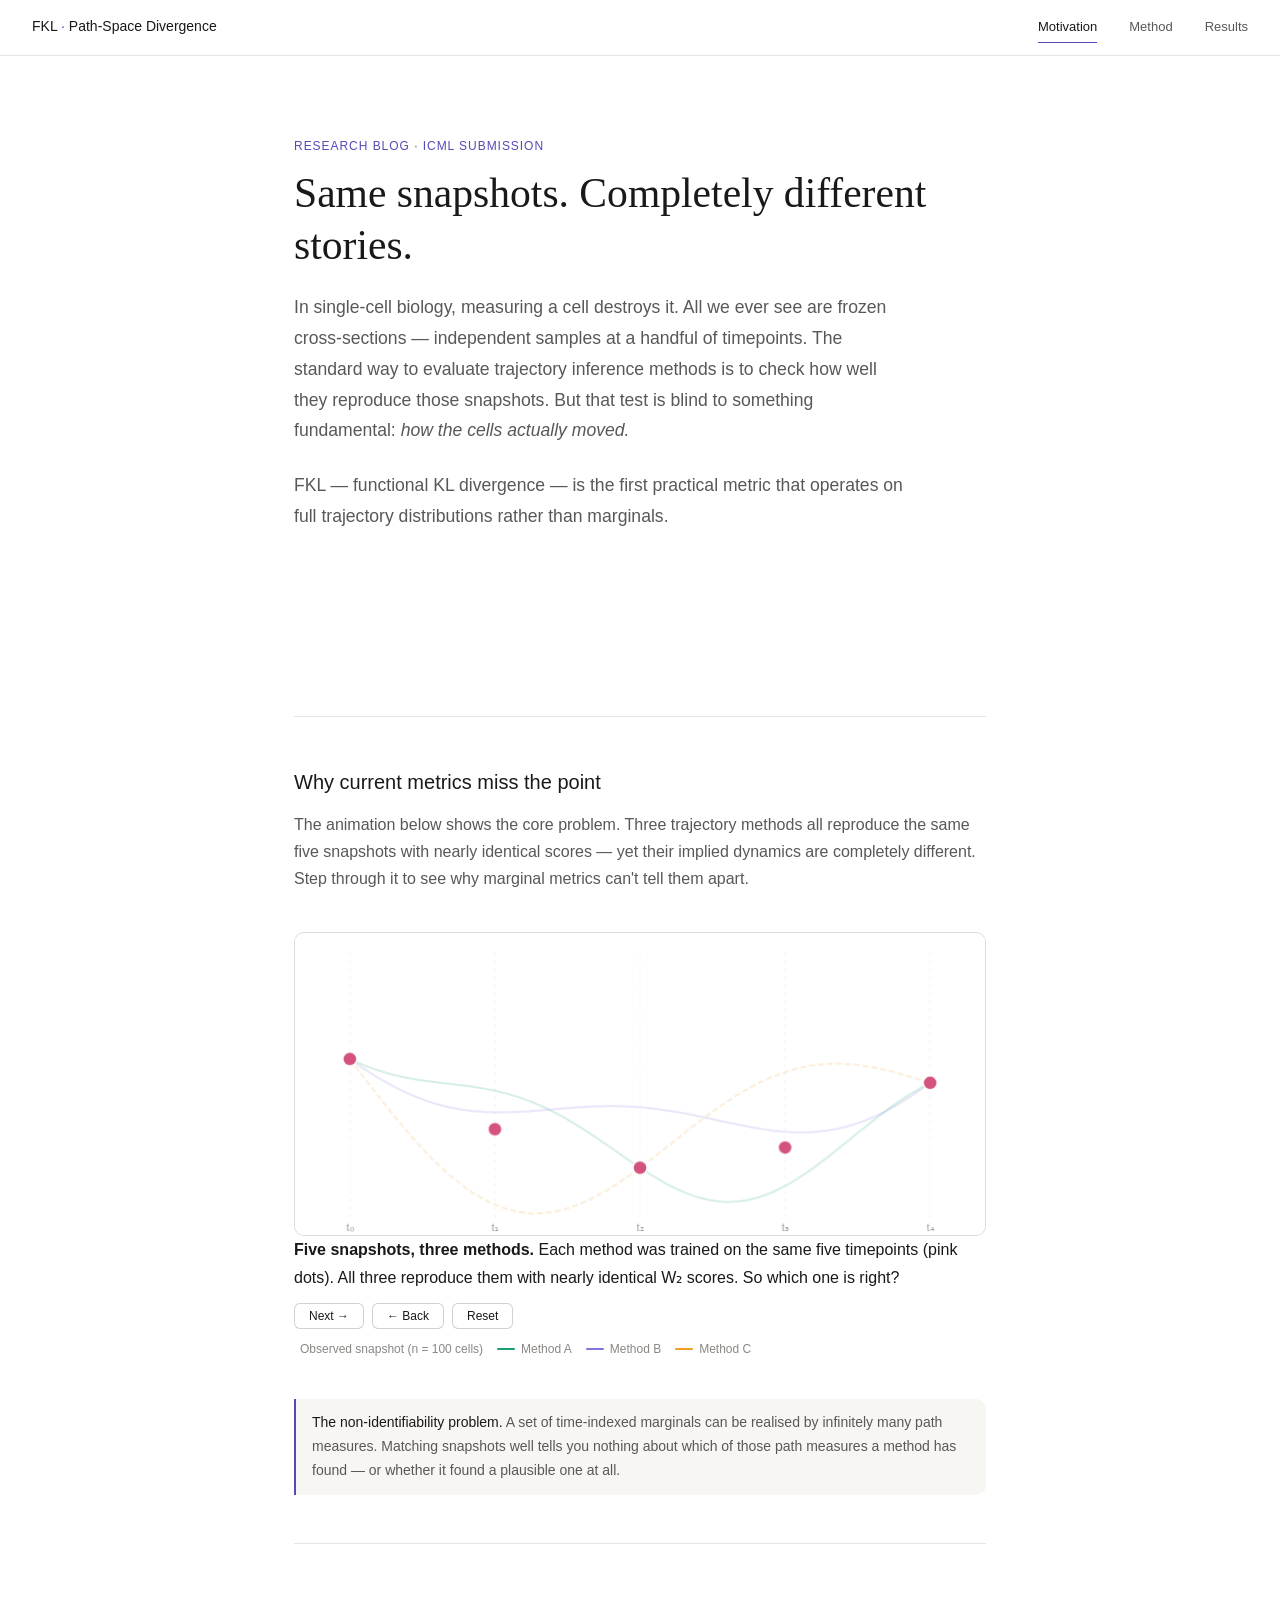
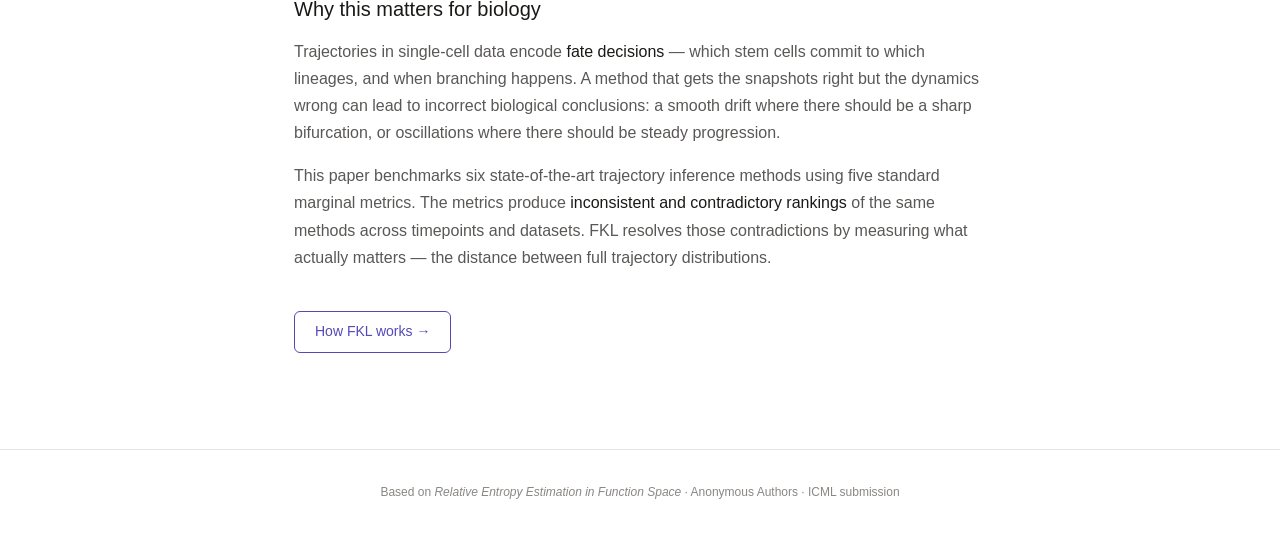
==== index.html @ b890b8f2 "Add files via upload" ====
<!DOCTYPE html>
<html lang="en">
<head>
  <meta charset="UTF-8" />
  <meta name="viewport" content="width=device-width, initial-scale=1.0" />
  <title>FKL — Measuring Trajectory Inference</title>
  <link rel="stylesheet" href="style.css" />
</head>
<body>

<nav>
  <a class="nav-brand" href="index.html">FKL <span>·</span> Path-Space Divergence</a>
  <a href="index.html" class="active">Motivation</a>
  <a href="method.html">Method</a>
  <a href="results.html">Results</a>
</nav>

<div class="hero">
  <div class="kicker">Research blog · ICML submission</div>
  <h1>Same snapshots. Completely different stories.</h1>
  <p class="lead">
    In single-cell biology, measuring a cell destroys it. All we ever see are
    frozen cross-sections — independent samples at a handful of timepoints.
    The standard way to evaluate trajectory inference methods is to check how
    well they reproduce those snapshots. But that test is blind to something
    fundamental: <em>how the cells actually moved.</em>
  </p>
  <p class="lead">
    FKL — functional KL divergence — is the first practical metric that
    operates on full trajectory distributions rather than marginals.
  </p>
</div>

<div class="page">

  <hr class="divider" />

  <h2>Why current metrics miss the point</h2>
  <p>
    The animation below shows the core problem. Three trajectory methods all
    reproduce the same five snapshots with nearly identical scores —
    yet their implied dynamics are completely different.
    Step through it to see why marginal metrics can't tell them apart.
  </p>

  <!-- ═══ ANIMATION ═══ -->
  <div class="anim-section">
    <div class="stage">
      <canvas id="cv" height="300"></canvas>
      <div class="caption" id="cap">Press <strong>Next</strong> to begin.</div>
    </div>

    <div class="controls" style="margin-top:12px;">
      <button class="btn primary" id="btn-next">Next →</button>
      <button class="btn" id="btn-back">← Back</button>
      <button class="btn" id="btn-reset">Reset</button>
      <div class="progress" id="pips"></div>
    </div>

    <div class="legend" style="margin-top:10px;">
      <div class="leg"><div class="ldot" style="background:#D4537E;"></div> Observed snapshot (n = 100 cells)</div>
      <div class="leg"><div class="leg-line" style="background:#1D9E75;"></div> Method A</div>
      <div class="leg"><div class="leg-line" style="background:#7F77DD;"></div> Method B</div>
      <div class="leg"><div class="leg-line" style="background:#EF9F27;"></div> Method C</div>
    </div>
  </div>

  <div class="callout">
    <strong>The non-identifiability problem.</strong> A set of time-indexed marginals
    can be realised by infinitely many path measures. Matching snapshots well
    tells you nothing about which of those path measures a method has found —
    or whether it found a plausible one at all.
  </div>

  <hr class="divider" />

  <h2>Why this matters for biology</h2>
  <p>
    Trajectories in single-cell data encode <strong>fate decisions</strong> —
    which stem cells commit to which lineages, and when branching happens.
    A method that gets the snapshots right but the dynamics wrong can lead to
    incorrect biological conclusions: a smooth drift where there should be
    a sharp bifurcation, or oscillations where there should be steady progression.
  </p>
  <p>
    This paper benchmarks six state-of-the-art trajectory inference methods
    using five standard marginal metrics. The metrics produce
    <strong>inconsistent and contradictory rankings</strong> of the same methods
    across timepoints and datasets. FKL resolves those contradictions by
    measuring what actually matters — the distance between full trajectory distributions.
  </p>

  <div style="margin-top:2.5rem;">
    <a href="method.html" style="
      display:inline-block; font-size:14px; font-weight:500;
      color:var(--accent); border:0.5px solid var(--accent);
      padding:8px 20px; border-radius:6px; text-decoration:none;">
      How FKL works →
    </a>
  </div>

</div>

<footer>
  Based on <em>Relative Entropy Estimation in Function Space</em> · Anonymous Authors · ICML submission
</footer>

<script>
(function () {
  const cv = document.getElementById('cv');
  const ctx = cv.getContext('2d');

  const dark   = () => window.matchMedia('(prefers-color-scheme:dark)').matches;
  const tc     = () => dark() ? 'rgba(255,255,255,0.45)' : 'rgba(0,0,0,0.38)';
  const tc2    = () => dark() ? 'rgba(255,255,255,0.15)' : 'rgba(0,0,0,0.10)';
  const bgc    = () => dark() ? '#1e1d1b' : '#ffffff';

  const capEl   = document.getElementById('cap');
  const pipWrap = document.getElementById('pips');

  let W, H, PAD;
  function setup() {
    W = cv.parentElement.clientWidth;
    H = Math.round(W * 0.44);
    cv.width = W; cv.height = H;
    cv.style.height = H + 'px';
    PAD = Math.round(W * 0.08);
  }

  const SNAP_T = [0, 0.25, 0.5, 0.75, 1.0];
  function spine(t) { return 0.5 + 0.28 * Math.sin(t * Math.PI * 1.1 - 0.3); }
  function snapPt(t) { return { x: PAD + t * (W - 2 * PAD), y: H * spine(t) }; }

  const PATHS = [
    { col: '#1D9E75', dash: [], label: 'Path 1',
      fn: (t) => spine(t) - 0.18 * Math.sin(t * Math.PI) * Math.sin(t * Math.PI * 2) },
    { col: '#7F77DD', dash: [], label: 'Path 2',
      fn: (t) => spine(t) + 0.20 * Math.sin(t * Math.PI) * Math.cos(t * Math.PI * 1.5 + 0.8) },
    { col: '#EF9F27', dash: [6, 3], label: 'Path 3',
      fn: (t) => spine(t) + 0.25 * (t < 0.5 ? Math.sin(t * Math.PI * 2) : -Math.sin((t - 0.5) * Math.PI * 2)) },
  ];

  function drawPath(p, alpha) {
    ctx.save();
    ctx.beginPath();
    ctx.strokeStyle = p.col;
    ctx.lineWidth = 2;
    ctx.globalAlpha = alpha;
    ctx.setLineDash(p.dash);
    for (let i = 0; i <= 120; i++) {
      const t = i / 120;
      const x = PAD + t * (W - 2 * PAD);
      const y = H * p.fn(t);
      i === 0 ? ctx.moveTo(x, y) : ctx.lineTo(x, y);
    }
    ctx.stroke();
    ctx.setLineDash([]);
    ctx.restore();
  }

  function drawSnap(t, pulse) {
    const { x, y } = snapPt(t);
    if (pulse) {
      ctx.save();
      ctx.beginPath();
      ctx.arc(x, y, 15, 0, Math.PI * 2);
      ctx.fillStyle = 'rgba(212,83,126,0.15)';
      ctx.fill();
      ctx.restore();
    }
    ctx.save();
    ctx.beginPath();
    ctx.arc(x, y, 7, 0, Math.PI * 2);
    ctx.fillStyle = '#D4537E';
    ctx.fill();
    ctx.strokeStyle = dark() ? 'rgba(255,255,255,0.25)' : 'rgba(255,255,255,0.9)';
    ctx.lineWidth = 1.5;
    ctx.stroke();
    ctx.restore();
  }

  function drawGrid() {
    SNAP_T.forEach((t, i) => {
      const x = PAD + t * (W - 2 * PAD);
      ctx.save();
      ctx.strokeStyle = tc2();
      ctx.lineWidth = 0.5;
      ctx.setLineDash([3, 5]);
      ctx.beginPath();
      ctx.moveTo(x, 20); ctx.lineTo(x, H - 18);
      ctx.stroke();
      ctx.setLineDash([]);
      ctx.font = '11px -apple-system,sans-serif';
      ctx.fillStyle = tc();
      ctx.textAlign = 'center';
      ctx.fillText(['t₀', 't₁', 't₂', 't₃', 't₄'][i], x, H - 4);
      ctx.restore();
    });
  }

  function roundRect(cx, x, y, w, h, r) {
    cx.beginPath();
    cx.moveTo(x + r, y);
    cx.lineTo(x + w - r, y); cx.quadraticCurveTo(x + w, y, x + w, y + r);
    cx.lineTo(x + w, y + h - r); cx.quadraticCurveTo(x + w, y + h, x + w - r, y + h);
    cx.lineTo(x + r, y + h); cx.quadraticCurveTo(x, y + h, x, y + h - r);
    cx.lineTo(x, y + r); cx.quadraticCurveTo(x, y, x + r, y);
    cx.closePath();
  }

  function scoreTag(col, methodName, score, tPos) {
    const x = PAD + tPos * (W - 2 * PAD);
    const y = 28;
    const tw = 88, th = 38;
    ctx.save();
    ctx.fillStyle = dark() ? 'rgba(24,23,21,0.93)' : 'rgba(250,249,247,0.96)';
    ctx.strokeStyle = col;
    ctx.lineWidth = 1;
    roundRect(ctx, x - tw / 2, y, tw, th, 6);
    ctx.fill(); ctx.stroke();
    ctx.font = '500 11px -apple-system,sans-serif';
    ctx.fillStyle = col;
    ctx.textAlign = 'center';
    ctx.fillText(methodName, x, y + 15);
    ctx.font = '12px -apple-system,sans-serif';
    ctx.fillStyle = tc();
    ctx.fillText(score, x, y + 30);
    ctx.restore();
  }

  function base() {
    ctx.clearRect(0, 0, W, H);
    ctx.fillStyle = bgc();
    ctx.fillRect(0, 0, W, H);
    drawGrid();
  }

  const SCENES = [
    {
      cap: `<strong>Five snapshots, three methods.</strong> Each method was trained on the same five timepoints (pink dots). All three reproduce them with nearly identical W₂ scores. So which one is right?`,
      draw() {
        base();
        PATHS.forEach(p => drawPath(p, 0.18));
        SNAP_T.forEach(t => drawSnap(t, false));
      }
    },
    {
      cap: `<strong>Method A</strong> infers smooth, gradual trajectories that drift steadily from start to finish. W₂ = 0.18 at every validation snapshot.`,
      draw() {
        base();
        PATHS.slice(1).forEach(p => drawPath(p, 0.10));
        drawPath(PATHS[0], 0.85);
        SNAP_T.forEach(t => drawSnap(t, false));
        scoreTag(PATHS[0].col, 'Method A', 'W₂ = 0.18', 0.22);
      }
    },
    {
      cap: `<strong>Method B</strong> infers oscillatory paths — cells swing wide between timepoints before landing on the same dots. W₂ = 0.17. Nearly identical score, completely different biology.`,
      draw() {
        base();
        [PATHS[0], PATHS[2]].forEach(p => drawPath(p, 0.10));
        drawPath(PATHS[1], 0.85);
        SNAP_T.forEach(t => drawSnap(t, false));
        scoreTag(PATHS[1].col, 'Method B', 'W₂ = 0.17', 0.55);
      }
    },
    {
      cap: `<strong>All three methods together — same dots, three different stories.</strong> Marginal metrics score them identically. FKL sees through this: it compares the full distributions over paths, not just where they land.`,
      draw() {
        base();
        PATHS.forEach(p => drawPath(p, 0.75));
        SNAP_T.forEach(t => drawSnap(t, false));
        /* score badge */
        const bw = Math.round(W * 0.42), bh = 62, bx = W - PAD - bw, by = 22;
        ctx.save();
        ctx.fillStyle = dark() ? 'rgba(24,23,21,0.95)' : 'rgba(250,249,247,0.97)';
        ctx.strokeStyle = dark() ? 'rgba(255,255,255,0.10)' : 'rgba(0,0,0,0.09)';
        ctx.lineWidth = 0.5;
        roundRect(ctx, bx, by, bw, bh, 8);
        ctx.fill(); ctx.stroke();
        ctx.font = '11px -apple-system,sans-serif';
        ctx.fillStyle = tc();
        ctx.textAlign = 'center';
        ctx.fillText('Marginal W₂ — all methods', bx + bw / 2, by + 17);
        const cols = [PATHS[0].col, PATHS[1].col, PATHS[2].col];
        const labels = ['A: 0.18', 'B: 0.17', 'C: 0.18'];
        labels.forEach((lbl, i) => {
          ctx.font = '500 13px -apple-system,sans-serif';
          ctx.fillStyle = cols[i];
          ctx.textAlign = 'center';
          ctx.fillText(lbl, bx + bw * (0.2 + i * 0.3), by + 42);
        });
        ctx.font = '11px -apple-system,sans-serif';
        ctx.fillStyle = tc();
        ctx.textAlign = 'center';
        ctx.fillText('← indistinguishable', bx + bw / 2, by + 57);
        ctx.restore();
        /* path labels */
        PATHS.forEach((p, i) => {
          const t = [0.3, 0.55, 0.72][i];
          const x = PAD + t * (W - 2 * PAD);
          const y = H * p.fn(t) + [-20, 16, -20][i];
          ctx.save();
          ctx.font = '500 11px -apple-system,sans-serif';
          ctx.fillStyle = p.col;
          ctx.textAlign = 'center';
          ctx.fillText(['Method A', 'Method B', 'Method C'][i], x, y);
          ctx.restore();
        });
      }
    },
  ];

  const N = SCENES.length;
  let step = 0;

  for (let i = 0; i < N; i++) {
    const d = document.createElement('div');
    d.className = 'pip'; d.id = 'pip' + i;
    pipWrap.appendChild(d);
  }

  function goTo(s) {
    step = Math.max(0, Math.min(N - 1, s));
    SCENES[step].draw();
    capEl.innerHTML = SCENES[step].cap;
    for (let i = 0; i < N; i++)
      document.getElementById('pip' + i).classList.toggle('done', i <= step);
    document.getElementById('btn-back').disabled = step === 0;
    document.getElementById('btn-next').textContent = step === N - 1 ? '↺ Replay' : 'Next →';
  }

  document.getElementById('btn-next').addEventListener('click', () => {
    goTo(step === N - 1 ? 0 : step + 1);
  });
  document.getElementById('btn-back').addEventListener('click', () => goTo(step - 1));
  document.getElementById('btn-reset').addEventListener('click', () => goTo(0));

  window.addEventListener('resize', () => { setup(); goTo(step); });
  window.matchMedia('(prefers-color-scheme:dark)').addEventListener('change', () => goTo(step));

  setup();
  goTo(0);
})();
</script>

</body>
</html>
---- style.css ----
*, *::before, *::after { box-sizing: border-box; margin: 0; padding: 0; }

:root {
  --sans: -apple-system, BlinkMacSystemFont, "Segoe UI", Helvetica, Arial, sans-serif;
  --serif: Georgia, "Times New Roman", serif;
  --bg: #ffffff;
  --bg2: #f7f6f3;
  --bg3: #f0ede8;
  --text: #1a1917;
  --text2: #5a5856;
  --text3: #8a8784;
  --border: rgba(0,0,0,0.10);
  --border2: rgba(0,0,0,0.18);
  --accent: #534AB7;
  --accent2: #1D9E75;
  --pink: #D4537E;
  --amber: #BA7517;
  --radius: 10px;
  --nav-h: 56px;
}

@media (prefers-color-scheme: dark) {
  :root {
    --bg: #141412;
    --bg2: #1e1d1b;
    --bg3: #252420;
    --text: #f0ede8;
    --text2: #a8a49f;
    --text3: #6a6762;
    --border: rgba(255,255,255,0.10);
    --border2: rgba(255,255,255,0.18);
    --accent: #AFA9EC;
    --accent2: #5DCAA5;
    --pink: #ED93B1;
    --amber: #EF9F27;
  }
}

html { font-size: 16px; scroll-behavior: smooth; }
body {
  font-family: var(--sans);
  background: var(--bg);
  color: var(--text);
  line-height: 1.7;
  padding-top: var(--nav-h);
}

/* ── Nav ── */
nav {
  position: fixed;
  top: 0; left: 0; right: 0;
  height: var(--nav-h);
  background: var(--bg);
  border-bottom: 0.5px solid var(--border);
  display: flex;
  align-items: center;
  padding: 0 2rem;
  gap: 2rem;
  z-index: 100;
}
.nav-brand {
  font-size: 14px;
  font-weight: 500;
  color: var(--text);
  text-decoration: none;
  margin-right: auto;
}
.nav-brand span { color: var(--accent); }
nav a {
  font-size: 13px;
  color: var(--text2);
  text-decoration: none;
  padding: 4px 0;
  border-bottom: 1.5px solid transparent;
  transition: color 0.2s, border-color 0.2s;
}
nav a:hover { color: var(--text); }
nav a.active { color: var(--text); border-bottom-color: var(--accent); }

/* ── Layout ── */
.page { max-width: 740px; margin: 0 auto; padding: 4rem 1.5rem 6rem; }
.hero { padding: 5rem 1.5rem 3rem; max-width: 740px; margin: 0 auto; }

/* ── Typography ── */
.kicker {
  font-size: 12px;
  letter-spacing: 0.08em;
  text-transform: uppercase;
  color: var(--accent);
  font-weight: 500;
  margin-bottom: 0.75rem;
}
h1 {
  font-family: var(--serif);
  font-size: clamp(1.8rem, 4vw, 2.6rem);
  font-weight: 400;
  line-height: 1.25;
  color: var(--text);
  margin-bottom: 1.25rem;
}
h2 {
  font-size: 1.25rem;
  font-weight: 500;
  color: var(--text);
  margin: 2.5rem 0 0.75rem;
}
h3 {
  font-size: 1rem;
  font-weight: 500;
  color: var(--text);
  margin: 1.5rem 0 0.5rem;
}
p { color: var(--text2); margin-bottom: 1rem; }
p strong { color: var(--text); font-weight: 500; }
.lead {
  font-size: 1.1rem;
  color: var(--text2);
  line-height: 1.75;
  margin-bottom: 1.5rem;
  max-width: 620px;
}

/* ── Divider ── */
.divider {
  border: none;
  border-top: 0.5px solid var(--border);
  margin: 3rem 0;
}

/* ── Animation container ── */
.anim-section {
  margin: 2.5rem 0;
}
.anim-label {
  font-size: 11px;
  letter-spacing: 0.07em;
  text-transform: uppercase;
  color: var(--text3);
  margin-bottom: 0.4rem;
}
.anim-title {
  font-size: 1rem;
  font-weight: 500;
  color: var(--text);
  margin-bottom: 0.3rem;
}
.anim-desc {
  font-size: 13.5px;
  color: var(--text2);
  line-height: 1.6;
  margin-bottom: 1rem;
  max-width: 560px;
}
canvas {
  display: block;
  width: 100%;
  border-radius: var(--radius);
  border: 0.5px solid var(--border);
  background: var(--bg2);
}
.controls {
  display: flex;
  gap: 8px;
  margin-top: 0.75rem;
  flex-wrap: wrap;
  align-items: center;
}
.btn {
  font-size: 12px;
  font-family: var(--sans);
  padding: 5px 14px;
  border-radius: 6px;
  border: 0.5px solid var(--border2);
  background: var(--bg);
  color: var(--text);
  cursor: pointer;
  transition: background 0.15s;
}
.btn:hover { background: var(--bg3); }
.btn.on { background: var(--bg3); border-color: var(--accent); color: var(--accent); }
.step-dots { display: flex; gap: 5px; align-items: center; margin-left: 4px; }
.sdot {
  width: 6px; height: 6px;
  border-radius: 50%;
  background: var(--border2);
  transition: background 0.3s;
}
.sdot.active { background: var(--accent); }
.legend {
  display: flex;
  gap: 14px;
  flex-wrap: wrap;
  margin-top: 10px;
}
.leg {
  display: flex;
  align-items: center;
  gap: 6px;
  font-size: 12px;
  color: var(--text3);
}
.leg-line { width: 18px; height: 2px; border-radius: 1px; }
.leg-dot { width: 8px; height: 8px; border-radius: 50%; }
.score-row {
  display: flex;
  gap: 8px;
  flex-wrap: wrap;
  margin-top: 10px;
}
.score-box {
  display: inline-flex;
  flex-direction: column;
  gap: 2px;
  padding: 6px 12px;
  border-radius: 6px;
  border: 0.5px solid var(--border);
  background: var(--bg2);
}
.score-label { font-size: 11px; color: var(--text3); }
.score-val { font-size: 15px; font-weight: 500; }

/* ── Callout ── */
.callout {
  border-left: 2px solid var(--accent);
  padding: 0.75rem 1rem;
  background: var(--bg2);
  border-radius: 0 var(--radius) var(--radius) 0;
  margin: 1.5rem 0;
  font-size: 14px;
  color: var(--text2);
}
.callout strong { color: var(--text); font-weight: 500; }

/* ── Footer ── */
footer {
  border-top: 0.5px solid var(--border);
  padding: 2rem 1.5rem;
  text-align: center;
  font-size: 12px;
  color: var(--text3);
}
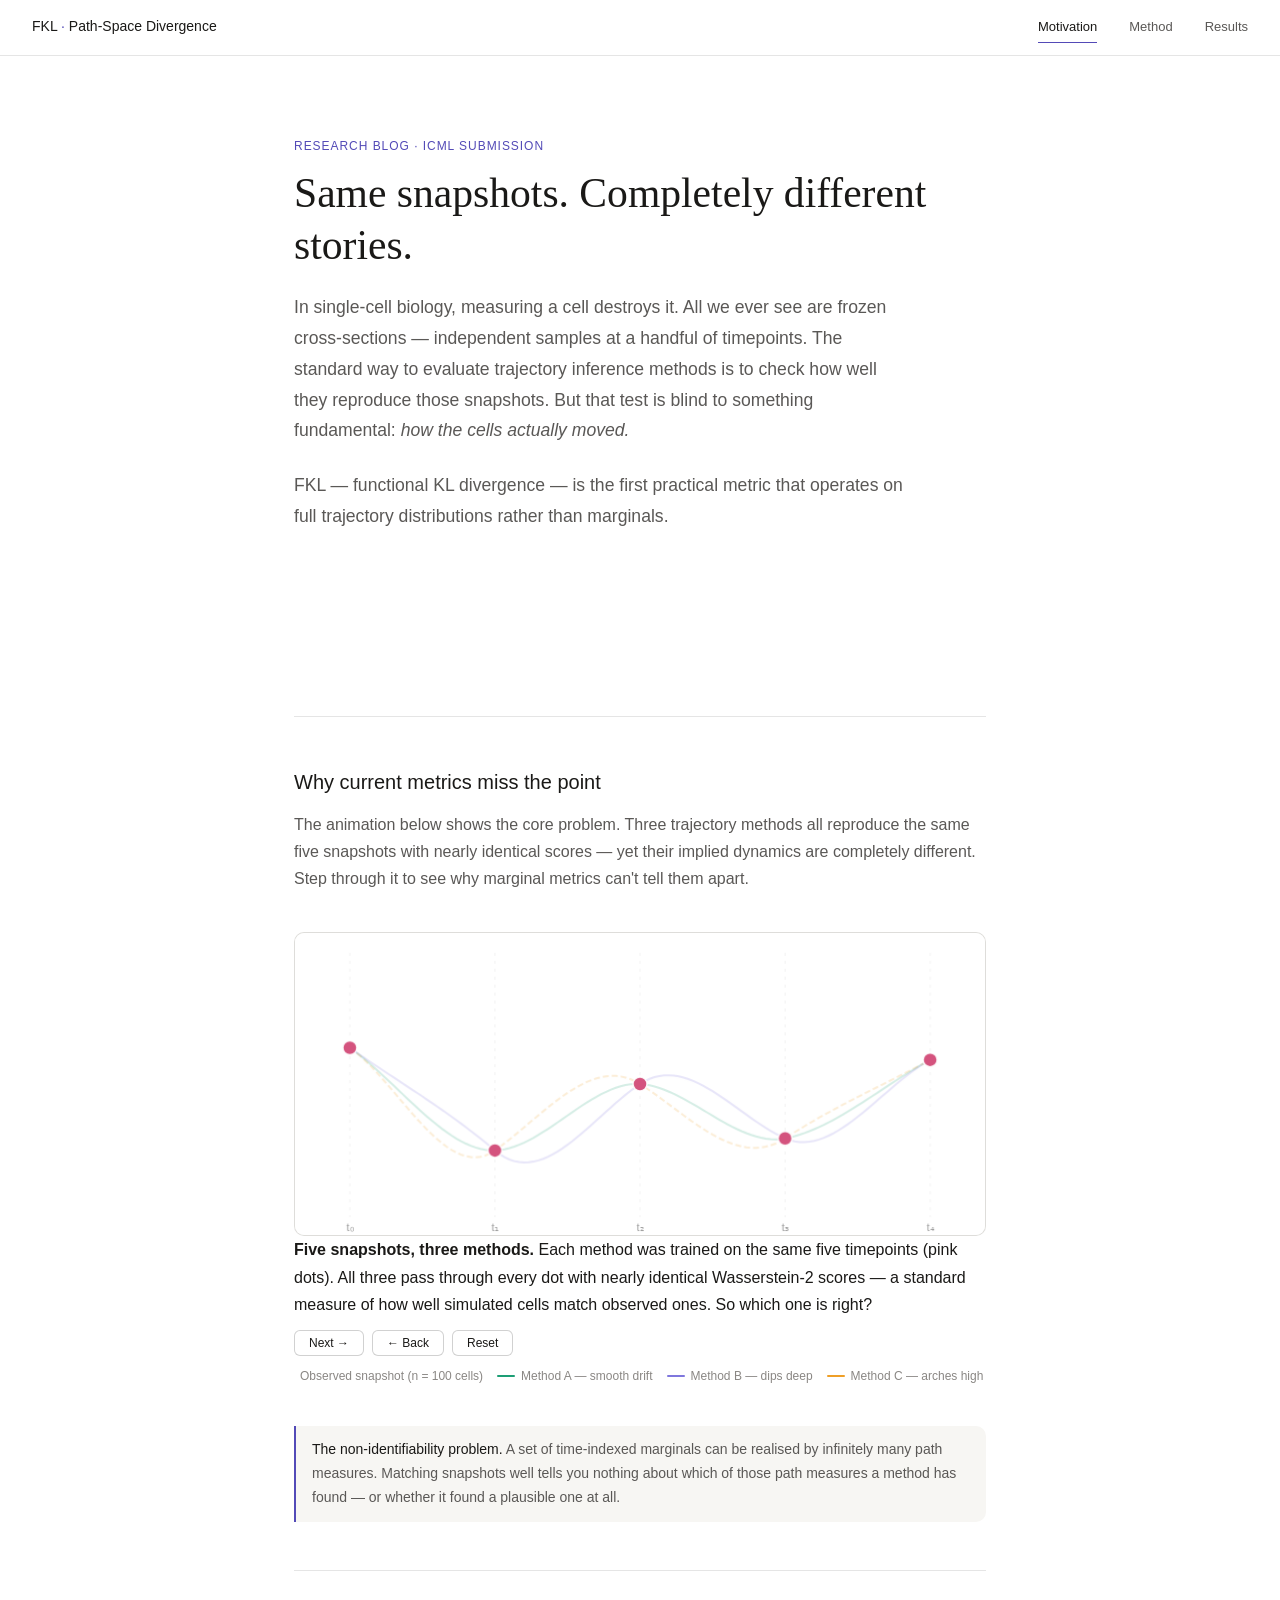
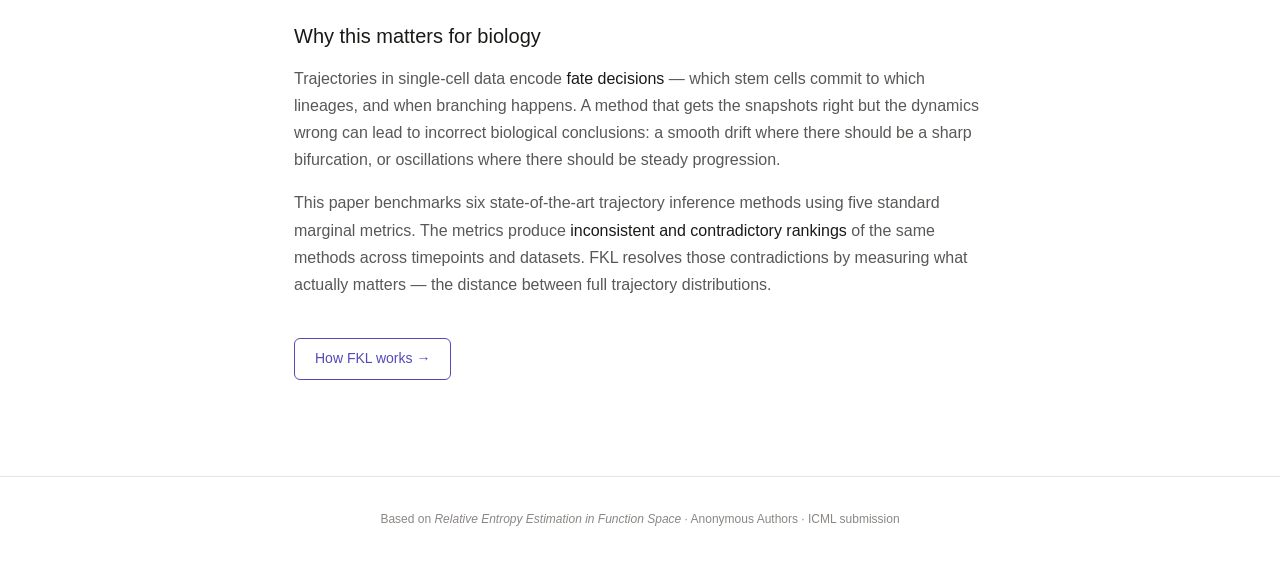
==== commit bf376333: "Add files via upload" ====
--- a/index.html
+++ b/index.html
@@ -59,9 +59,9 @@
 
     <div class="legend" style="margin-top:10px;">
       <div class="leg"><div class="ldot" style="background:#D4537E;"></div> Observed snapshot (n = 100 cells)</div>
-      <div class="leg"><div class="leg-line" style="background:#1D9E75;"></div> Method A</div>
-      <div class="leg"><div class="leg-line" style="background:#7F77DD;"></div> Method B</div>
-      <div class="leg"><div class="leg-line" style="background:#EF9F27;"></div> Method C</div>
+      <div class="leg"><div class="leg-line" style="background:#1D9E75;"></div> Method A — smooth drift</div>
+      <div class="leg"><div class="leg-line" style="background:#7F77DD;"></div> Method B — dips deep</div>
+      <div class="leg"><div class="leg-line" style="background:#EF9F27;"></div> Method C — arches high</div>
     </div>
   </div>
 
@@ -128,16 +128,61 @@
   }
 
   const SNAP_T = [0, 0.25, 0.5, 0.75, 1.0];
-  function spine(t) { return 0.5 + 0.28 * Math.sin(t * Math.PI * 1.1 - 0.3); }
-  function snapPt(t) { return { x: PAD + t * (W - 2 * PAD), y: H * spine(t) }; }
+
+  /* snapshot y-positions — shared by all paths */
+  const SNAP_Y = [0.38, 0.72, 0.50, 0.68, 0.42];
+
+  function snapPt(t) {
+    const i = SNAP_T.indexOf(t);
+    return { x: PAD + t * (W - 2 * PAD), y: H * SNAP_Y[i] };
+  }
+
+  /* cubic Hermite basis functions */
+  function h00(u){ return (1+2*u)*(1-u)*(1-u); }
+  function h10(u){ return u*(1-u)*(1-u); }
+  function h01(u){ return u*u*(3-2*u); }
+  function h11(u){ return u*u*(u-1); }
+
+  /* interpolate piecewise through SNAP_Y control points
+     with per-segment tangent offsets that vanish at endpoints
+     so every path passes exactly through every dot */
+  function makePath(tangentOffsets) {
+    return function(t) {
+      /* find which segment we're in */
+      let seg = 0;
+      for (let i = 0; i < SNAP_T.length - 1; i++) {
+        if (t >= SNAP_T[i] && t <= SNAP_T[i + 1]) { seg = i; break; }
+      }
+      const t0 = SNAP_T[seg], t1 = SNAP_T[seg + 1];
+      const y0 = SNAP_Y[seg],  y1 = SNAP_Y[seg + 1];
+      const u  = (t - t0) / (t1 - t0);
+
+      /* base tangents from finite differences */
+      const m0base = seg > 0
+        ? (SNAP_Y[seg+1] - SNAP_Y[seg-1]) / (SNAP_T[seg+1] - SNAP_T[seg-1])
+        : (SNAP_Y[1] - SNAP_Y[0]) / (SNAP_T[1] - SNAP_T[0]);
+      const m1base = seg < SNAP_T.length - 2
+        ? (SNAP_Y[seg+2] - SNAP_Y[seg]) / (SNAP_T[seg+2] - SNAP_T[seg])
+        : (SNAP_Y[seg+1] - SNAP_Y[seg]) / (SNAP_T[seg+1] - SNAP_T[seg]);
+
+      const dt = t1 - t0;
+      const m0 = (m0base + tangentOffsets[seg])   * dt;
+      const m1 = (m1base + tangentOffsets[seg + 1]) * dt;
+
+      return h00(u)*y0 + h10(u)*m0 + h01(u)*y1 + h11(u)*m1;
+    };
+  }
 
   const PATHS = [
-    { col: '#1D9E75', dash: [], label: 'Path 1',
-      fn: (t) => spine(t) - 0.18 * Math.sin(t * Math.PI) * Math.sin(t * Math.PI * 2) },
-    { col: '#7F77DD', dash: [], label: 'Path 2',
-      fn: (t) => spine(t) + 0.20 * Math.sin(t * Math.PI) * Math.cos(t * Math.PI * 1.5 + 0.8) },
-    { col: '#EF9F27', dash: [6, 3], label: 'Path 3',
-      fn: (t) => spine(t) + 0.25 * (t < 0.5 ? Math.sin(t * Math.PI * 2) : -Math.sin((t - 0.5) * Math.PI * 2)) },
+    /* Method A — smooth, gentle drift */
+    { col: '#1D9E75', dash: [], label: 'Method A',
+      fn: makePath([0, -0.3, 0.2, -0.2, 0]) },
+    /* Method B — dips deep between snapshots */
+    { col: '#7F77DD', dash: [], label: 'Method B',
+      fn: makePath([0, 1.4, -1.2, 1.0, 0]) },
+    /* Method C — arches high between snapshots */
+    { col: '#EF9F27', dash: [6, 3], label: 'Method C',
+      fn: makePath([0, -1.6, 1.3, -1.1, 0]) },
   ];
 
   function drawPath(p, alpha) {
@@ -237,7 +282,7 @@
 
   const SCENES = [
     {
-      cap: `<strong>Five snapshots, three methods.</strong> Each method was trained on the same five timepoints (pink dots). All three reproduce them with nearly identical W₂ scores. So which one is right?`,
+      cap: `<strong>Five snapshots, three methods.</strong> Each method was trained on the same five timepoints (pink dots). All three pass through every dot with nearly identical Wasserstein-2 scores — a standard measure of how well simulated cells match observed ones. So which one is right?`,
       draw() {
         base();
         PATHS.forEach(p => drawPath(p, 0.18));
@@ -245,7 +290,7 @@
       }
     },
     {
-      cap: `<strong>Method A</strong> infers smooth, gradual trajectories that drift steadily from start to finish. W₂ = 0.18 at every validation snapshot.`,
+      cap: `<strong>Method A</strong> infers smooth, gradual trajectories — cells drift steadily from start to finish. Wasserstein-2 (W₂) = 0.18 at every validation snapshot.`,
       draw() {
         base();
         PATHS.slice(1).forEach(p => drawPath(p, 0.10));
@@ -255,7 +300,7 @@
       }
     },
     {
-      cap: `<strong>Method B</strong> infers oscillatory paths — cells swing wide between timepoints before landing on the same dots. W₂ = 0.17. Nearly identical score, completely different biology.`,
+      cap: `<strong>Method B</strong> infers paths that dip sharply between timepoints before landing on the same dots. W₂ = 0.17 — nearly identical score, completely different biology.`,
       draw() {
         base();
         [PATHS[0], PATHS[2]].forEach(p => drawPath(p, 0.10));
@@ -265,13 +310,13 @@
       }
     },
     {
-      cap: `<strong>All three methods together — same dots, three different stories.</strong> Marginal metrics score them identically. FKL sees through this: it compares the full distributions over paths, not just where they land.`,
+      cap: `<strong>All three methods — same dots, three different stories.</strong> All W₂ scores are indistinguishable. FKL sees through this: it measures the distance between the full path distributions, not just where they land at each timepoint.`,
       draw() {
         base();
         PATHS.forEach(p => drawPath(p, 0.75));
         SNAP_T.forEach(t => drawSnap(t, false));
         /* score badge */
-        const bw = Math.round(W * 0.42), bh = 62, bx = W - PAD - bw, by = 22;
+        const bw = Math.round(W * 0.46), bh = 68, bx = W - PAD - bw, by = 18;
         ctx.save();
         ctx.fillStyle = dark() ? 'rgba(24,23,21,0.95)' : 'rgba(250,249,247,0.97)';
         ctx.strokeStyle = dark() ? 'rgba(255,255,255,0.10)' : 'rgba(0,0,0,0.09)';
@@ -281,30 +326,30 @@
         ctx.font = '11px -apple-system,sans-serif';
         ctx.fillStyle = tc();
         ctx.textAlign = 'center';
-        ctx.fillText('Marginal W₂ — all methods', bx + bw / 2, by + 17);
+        ctx.fillText('Wasserstein-2 score — all methods', bx + bw / 2, by + 17);
         const cols = [PATHS[0].col, PATHS[1].col, PATHS[2].col];
         const labels = ['A: 0.18', 'B: 0.17', 'C: 0.18'];
         labels.forEach((lbl, i) => {
           ctx.font = '500 13px -apple-system,sans-serif';
           ctx.fillStyle = cols[i];
           ctx.textAlign = 'center';
-          ctx.fillText(lbl, bx + bw * (0.2 + i * 0.3), by + 42);
+          ctx.fillText(lbl, bx + bw * (0.2 + i * 0.3), by + 40);
         });
         ctx.font = '11px -apple-system,sans-serif';
         ctx.fillStyle = tc();
         ctx.textAlign = 'center';
-        ctx.fillText('← indistinguishable', bx + bw / 2, by + 57);
+        ctx.fillText('← cannot be told apart by this metric', bx + bw / 2, by + 57);
         ctx.restore();
-        /* path labels */
+        /* path labels at midpoints */
         PATHS.forEach((p, i) => {
           const t = [0.3, 0.55, 0.72][i];
           const x = PAD + t * (W - 2 * PAD);
-          const y = H * p.fn(t) + [-20, 16, -20][i];
+          const y = H * p.fn(t) + [-18, 16, -18][i];
           ctx.save();
           ctx.font = '500 11px -apple-system,sans-serif';
           ctx.fillStyle = p.col;
           ctx.textAlign = 'center';
-          ctx.fillText(['Method A', 'Method B', 'Method C'][i], x, y);
+          ctx.fillText(p.label, x, y);
           ctx.restore();
         });
       }
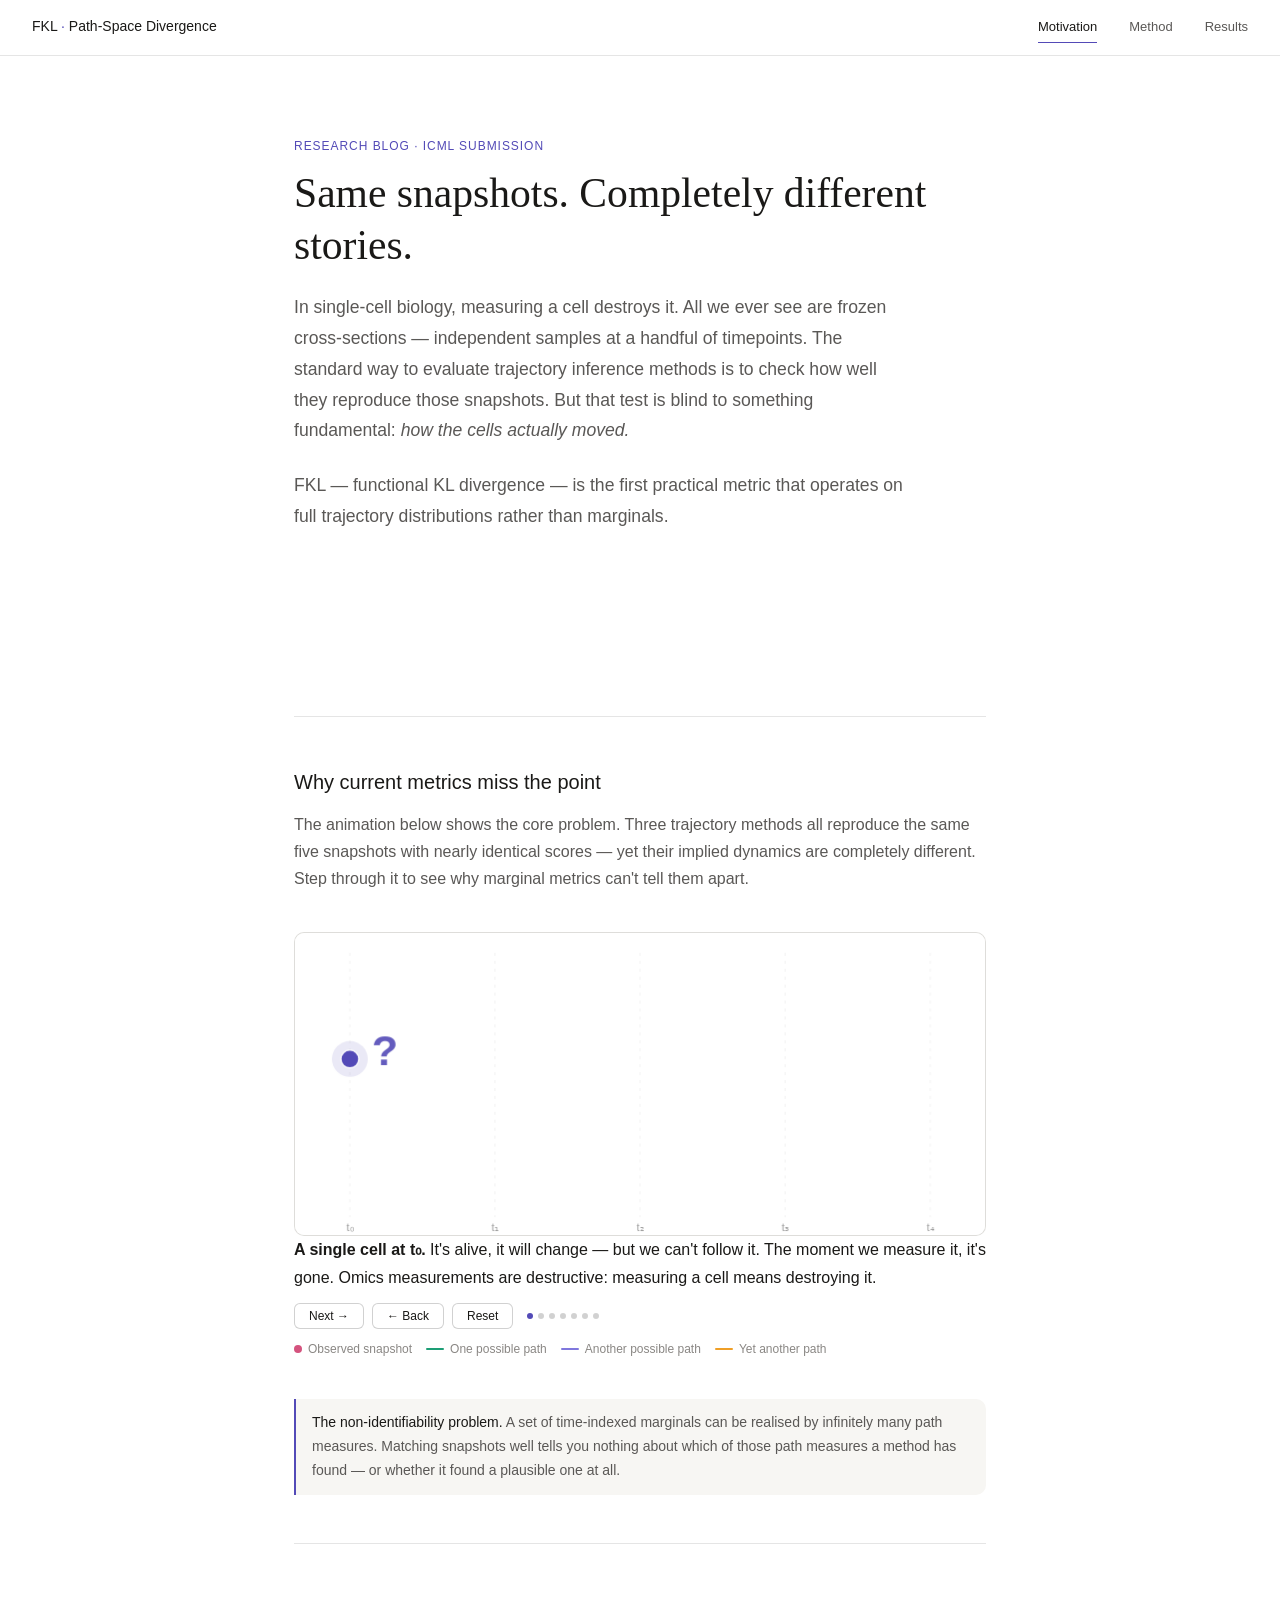
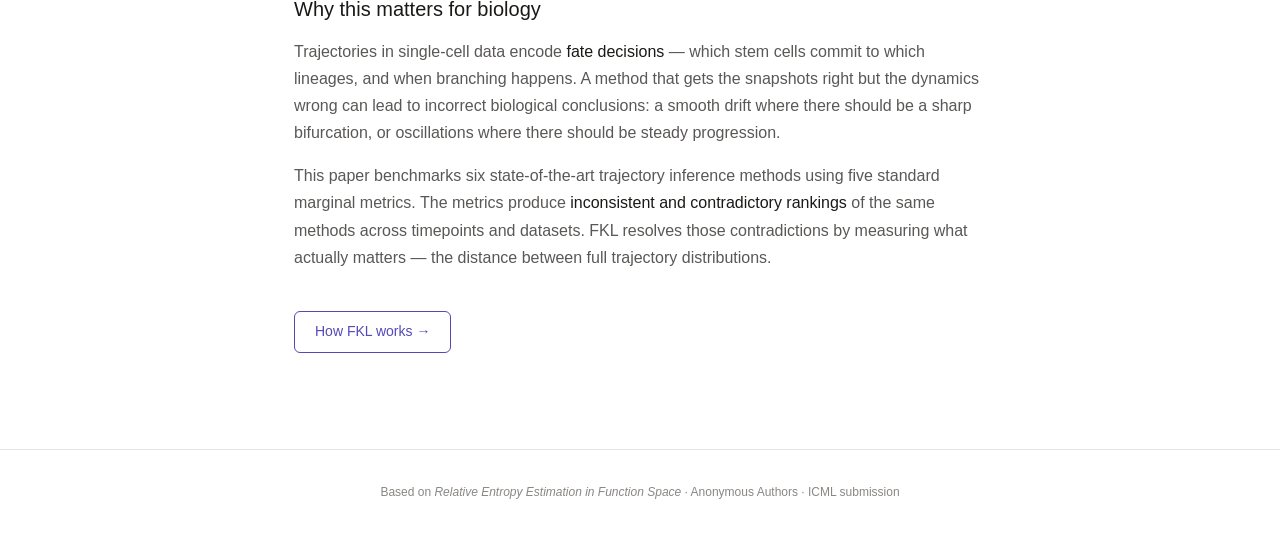
==== commit a3cb36b0: "Add files via upload" ====
--- a/index.html
+++ b/index.html
@@ -58,10 +58,10 @@
     </div>
 
     <div class="legend" style="margin-top:10px;">
-      <div class="leg"><div class="ldot" style="background:#D4537E;"></div> Observed snapshot (n = 100 cells)</div>
-      <div class="leg"><div class="leg-line" style="background:#1D9E75;"></div> Method A — smooth drift</div>
-      <div class="leg"><div class="leg-line" style="background:#7F77DD;"></div> Method B — dips deep</div>
-      <div class="leg"><div class="leg-line" style="background:#EF9F27;"></div> Method C — arches high</div>
+      <div class="leg"><div class="ldot" style="background:#D4537E;"></div> Observed snapshot</div>
+      <div class="leg"><div class="leg-line" style="background:#1D9E75;"></div> One possible path</div>
+      <div class="leg"><div class="leg-line" style="background:#7F77DD;"></div> Another possible path</div>
+      <div class="leg"><div class="leg-line" style="background:#EF9F27;"></div> Yet another path</div>
     </div>
   </div>
 
@@ -106,286 +106,169 @@
 </footer>
 
 <script>
-(function () {
-  const cv = document.getElementById('cv');
-  const ctx = cv.getContext('2d');
-
-  const dark   = () => window.matchMedia('(prefers-color-scheme:dark)').matches;
-  const tc     = () => dark() ? 'rgba(255,255,255,0.45)' : 'rgba(0,0,0,0.38)';
-  const tc2    = () => dark() ? 'rgba(255,255,255,0.15)' : 'rgba(0,0,0,0.10)';
-  const bgc    = () => dark() ? '#1e1d1b' : '#ffffff';
-
-  const capEl   = document.getElementById('cap');
-  const pipWrap = document.getElementById('pips');
-
-  let W, H, PAD;
-  function setup() {
-    W = cv.parentElement.clientWidth;
-    H = Math.round(W * 0.44);
-    cv.width = W; cv.height = H;
-    cv.style.height = H + 'px';
-    PAD = Math.round(W * 0.08);
+(function(){
+const cv = document.getElementById('cv');
+const ctx = cv.getContext('2d');
+const capEl = document.getElementById('cap');
+const pipWrap = document.getElementById('pips');
+
+const dark = () => window.matchMedia('(prefers-color-scheme:dark)').matches;
+const tc  = () => dark() ? 'rgba(255,255,255,0.45)' : 'rgba(0,0,0,0.38)';
+const tc2 = () => dark() ? 'rgba(255,255,255,0.15)' : 'rgba(0,0,0,0.10)';
+const bgc = () => dark() ? '#1e1d1b' : '#ffffff';
+const accentC = () => dark() ? '#AFA9EC' : '#534AB7';
+
+let W, H, PAD;
+function setup(){
+  W = cv.parentElement.clientWidth;
+  H = Math.round(W * 0.44);
+  cv.width = W; cv.height = H; cv.style.height = H + 'px';
+  PAD = Math.round(W * 0.08);
+}
+
+const SNAP_T = [0, 0.25, 0.5, 0.75, 1.0];
+function spine(t){ return 0.5 + 0.28*Math.sin(t*Math.PI*1.1 - 0.3); }
+function snapPt(t){ return { x: PAD + t*(W-2*PAD), y: H*spine(t) }; }
+
+const PATHS = [
+  { col:'#1D9E75', dash:[], label:'Path 1',
+    fn:(t)=>{ return spine(t) - 0.18*Math.sin(t*Math.PI)*Math.sin(t*Math.PI*2); }},
+  { col:'#7F77DD', dash:[], label:'Path 2',
+    fn:(t)=>{ return spine(t) + 0.20*Math.sin(t*Math.PI)*Math.cos(t*Math.PI*1.5+0.8); }},
+  { col:'#EF9F27', dash:[6,3], label:'Path 3',
+    fn:(t)=>{ const d=0.25*(t<0.5?Math.sin(t*Math.PI*2):-Math.sin((t-0.5)*Math.PI*2)); return spine(t)+d; }},
+];
+
+function drawPath(p, alpha){
+  ctx.save(); ctx.beginPath();
+  ctx.strokeStyle=p.col; ctx.lineWidth=2; ctx.globalAlpha=alpha; ctx.setLineDash(p.dash);
+  for(let i=0;i<=120;i++){
+    const t=i/120, x=PAD+t*(W-2*PAD), y=H*p.fn(t);
+    i===0?ctx.moveTo(x,y):ctx.lineTo(x,y);
   }
-
-  const SNAP_T = [0, 0.25, 0.5, 0.75, 1.0];
-
-  /* snapshot y-positions — shared by all paths */
-  const SNAP_Y = [0.38, 0.72, 0.50, 0.68, 0.42];
-
-  function snapPt(t) {
-    const i = SNAP_T.indexOf(t);
-    return { x: PAD + t * (W - 2 * PAD), y: H * SNAP_Y[i] };
-  }
-
-  /* cubic Hermite basis functions */
-  function h00(u){ return (1+2*u)*(1-u)*(1-u); }
-  function h10(u){ return u*(1-u)*(1-u); }
-  function h01(u){ return u*u*(3-2*u); }
-  function h11(u){ return u*u*(u-1); }
-
-  /* interpolate piecewise through SNAP_Y control points
-     with per-segment tangent offsets that vanish at endpoints
-     so every path passes exactly through every dot */
-  function makePath(tangentOffsets) {
-    return function(t) {
-      /* find which segment we're in */
-      let seg = 0;
-      for (let i = 0; i < SNAP_T.length - 1; i++) {
-        if (t >= SNAP_T[i] && t <= SNAP_T[i + 1]) { seg = i; break; }
-      }
-      const t0 = SNAP_T[seg], t1 = SNAP_T[seg + 1];
-      const y0 = SNAP_Y[seg],  y1 = SNAP_Y[seg + 1];
-      const u  = (t - t0) / (t1 - t0);
-
-      /* base tangents from finite differences */
-      const m0base = seg > 0
-        ? (SNAP_Y[seg+1] - SNAP_Y[seg-1]) / (SNAP_T[seg+1] - SNAP_T[seg-1])
-        : (SNAP_Y[1] - SNAP_Y[0]) / (SNAP_T[1] - SNAP_T[0]);
-      const m1base = seg < SNAP_T.length - 2
-        ? (SNAP_Y[seg+2] - SNAP_Y[seg]) / (SNAP_T[seg+2] - SNAP_T[seg])
-        : (SNAP_Y[seg+1] - SNAP_Y[seg]) / (SNAP_T[seg+1] - SNAP_T[seg]);
-
-      const dt = t1 - t0;
-      const m0 = (m0base + tangentOffsets[seg])   * dt;
-      const m1 = (m1base + tangentOffsets[seg + 1]) * dt;
-
-      return h00(u)*y0 + h10(u)*m0 + h01(u)*y1 + h11(u)*m1;
-    };
-  }
-
-  const PATHS = [
-    /* Method A — smooth, gentle drift */
-    { col: '#1D9E75', dash: [], label: 'Method A',
-      fn: makePath([0, -0.3, 0.2, -0.2, 0]) },
-    /* Method B — dips deep between snapshots */
-    { col: '#7F77DD', dash: [], label: 'Method B',
-      fn: makePath([0, 1.4, -1.2, 1.0, 0]) },
-    /* Method C — arches high between snapshots */
-    { col: '#EF9F27', dash: [6, 3], label: 'Method C',
-      fn: makePath([0, -1.6, 1.3, -1.1, 0]) },
-  ];
-
-  function drawPath(p, alpha) {
-    ctx.save();
-    ctx.beginPath();
-    ctx.strokeStyle = p.col;
-    ctx.lineWidth = 2;
-    ctx.globalAlpha = alpha;
-    ctx.setLineDash(p.dash);
-    for (let i = 0; i <= 120; i++) {
-      const t = i / 120;
-      const x = PAD + t * (W - 2 * PAD);
-      const y = H * p.fn(t);
-      i === 0 ? ctx.moveTo(x, y) : ctx.lineTo(x, y);
-    }
-    ctx.stroke();
-    ctx.setLineDash([]);
-    ctx.restore();
-  }
-
-  function drawSnap(t, pulse) {
-    const { x, y } = snapPt(t);
-    if (pulse) {
-      ctx.save();
-      ctx.beginPath();
-      ctx.arc(x, y, 15, 0, Math.PI * 2);
-      ctx.fillStyle = 'rgba(212,83,126,0.15)';
-      ctx.fill();
+  ctx.stroke(); ctx.setLineDash([]); ctx.restore();
+}
+
+function drawSnap(t,pulse){
+  const {x,y}=snapPt(t);
+  if(pulse){ ctx.save(); ctx.beginPath(); ctx.arc(x,y,15,0,Math.PI*2); ctx.fillStyle='rgba(212,83,126,0.15)'; ctx.fill(); ctx.restore(); }
+  ctx.save(); ctx.beginPath(); ctx.arc(x,y,7,0,Math.PI*2); ctx.fillStyle='#D4537E'; ctx.fill();
+  ctx.strokeStyle=dark()?'rgba(255,255,255,0.25)':'rgba(255,255,255,0.9)'; ctx.lineWidth=1.5; ctx.stroke(); ctx.restore();
+}
+
+function drawGrid(){
+  SNAP_T.forEach((t,i)=>{
+    const x=PAD+t*(W-2*PAD);
+    ctx.save(); ctx.strokeStyle=tc2(); ctx.lineWidth=0.5; ctx.setLineDash([3,5]);
+    ctx.beginPath(); ctx.moveTo(x,20); ctx.lineTo(x,H-18); ctx.stroke(); ctx.setLineDash([]);
+    ctx.font='11px -apple-system,sans-serif'; ctx.fillStyle=tc(); ctx.textAlign='center';
+    ctx.fillText(['t₀','t₁','t₂','t₃','t₄'][i],x,H-4); ctx.restore();
+  });
+}
+
+function drawSingleCell(){
+  const {x,y}=snapPt(0);
+  ctx.save(); ctx.beginPath(); ctx.arc(x,y,18,0,Math.PI*2); ctx.fillStyle='rgba(83,74,183,0.12)'; ctx.fill();
+  ctx.beginPath(); ctx.arc(x,y,9,0,Math.PI*2); ctx.fillStyle=accentC(); ctx.fill();
+  ctx.strokeStyle=dark()?'rgba(255,255,255,0.3)':'rgba(255,255,255,0.9)'; ctx.lineWidth=1.5; ctx.stroke();
+  ctx.font=`bold ${Math.round(H*0.14)}px -apple-system,sans-serif`; ctx.fillStyle=accentC(); ctx.globalAlpha=0.9; ctx.textAlign='left';
+  ctx.fillText('?',x+22,y+6); ctx.restore();
+}
+
+function roundRect(cx,x,y,w,h,r){
+  cx.beginPath(); cx.moveTo(x+r,y); cx.lineTo(x+w-r,y); cx.quadraticCurveTo(x+w,y,x+w,y+r);
+  cx.lineTo(x+w,y+h-r); cx.quadraticCurveTo(x+w,y+h,x+w-r,y+h);
+  cx.lineTo(x+r,y+h); cx.quadraticCurveTo(x,y+h,x,y+h-r);
+  cx.lineTo(x,y+r); cx.quadraticCurveTo(x,y,x+r,y); cx.closePath();
+}
+
+const SCENES = [
+  {
+    cap:`<strong>A single cell at t₀.</strong> It's alive, it will change — but we can't follow it. The moment we measure it, it's gone. Omics measurements are destructive: measuring a cell means destroying it.`,
+    draw(){ ctx.clearRect(0,0,W,H); ctx.fillStyle=bgc(); ctx.fillRect(0,0,W,H); drawGrid(); drawSingleCell(); }
+  },
+  {
+    cap:`<strong>Which path did it take?</strong> The cell will move through gene-expression space — but without continuous tracking, we have no idea which trajectory it followed.`,
+    draw(){
+      ctx.clearRect(0,0,W,H); ctx.fillStyle=bgc(); ctx.fillRect(0,0,W,H); drawGrid();
+      PATHS.forEach(p=>drawPath(p,0.15)); drawSingleCell();
+    }
+  },
+  {
+    cap:`<strong>We take a snapshot at t₁.</strong> We sacrifice a fresh batch of cells and measure where they are — one frozen moment. This constrains the trajectory somewhat, but only at that instant.`,
+    draw(){
+      ctx.clearRect(0,0,W,H); ctx.fillStyle=bgc(); ctx.fillRect(0,0,W,H); drawGrid();
+      drawSingleCell(); drawSnap(0.25,true);
+      ctx.save(); ctx.font='11px -apple-system,sans-serif'; ctx.fillStyle='#D4537E'; ctx.textAlign='center';
+      ctx.fillText('n=100 cells',PAD+0.25*(W-2*PAD),H*spine(0.25)-20); ctx.restore();
+    }
+  },
+  {
+    cap:`Does one snapshot constrain the path? Somewhat — but <strong>many different trajectories still pass through that same point.</strong> The snapshot tells us where; it doesn't tell us how.`,
+    draw(){
+      ctx.clearRect(0,0,W,H); ctx.fillStyle=bgc(); ctx.fillRect(0,0,W,H); drawGrid();
+      PATHS.forEach(p=>{ ctx.save(); ctx.beginPath(); ctx.rect(0,0,PAD+0.27*(W-2*PAD),H); ctx.clip(); drawPath(p,0.55); ctx.restore(); });
+      drawSingleCell(); drawSnap(0.25);
+    }
+  },
+  {
+    cap:`<strong>More snapshots at t₂ and t₃.</strong> Each new timepoint costs more cells. Each one narrows things down — but only at that instant. What happens <em>between</em> snapshots remains invisible.`,
+    draw(){
+      ctx.clearRect(0,0,W,H); ctx.fillStyle=bgc(); ctx.fillRect(0,0,W,H); drawGrid();
+      PATHS.forEach(p=>{ ctx.save(); ctx.beginPath(); ctx.rect(0,0,PAD+0.77*(W-2*PAD),H); ctx.clip(); drawPath(p,0.55); ctx.restore(); });
+      drawSingleCell(); [0.25,0.5,0.75].forEach(t=>drawSnap(t));
+    }
+  },
+  {
+    cap:`<strong>Even with all five snapshots, the path is still ambiguous.</strong> Every coloured line passes through every pink dot — yet they describe completely different dynamics. This is called non-identifiability: the marginals don't determine the path measure.`,
+    draw(){
+      ctx.clearRect(0,0,W,H); ctx.fillStyle=bgc(); ctx.fillRect(0,0,W,H); drawGrid();
+      PATHS.forEach(p=>drawPath(p,0.7)); SNAP_T.forEach(t=>drawSnap(t)); drawSingleCell();
+      PATHS.forEach((p,i)=>{
+        const t=0.5, x=PAD+t*(W-2*PAD), y=H*p.fn(t)+[-22,18,-22][i];
+        ctx.save(); ctx.font='500 11px -apple-system,sans-serif'; ctx.fillStyle=p.col; ctx.textAlign='center'; ctx.fillText(p.label,x,y); ctx.restore();
+      });
+    }
+  },
+  {
+    cap:`<strong>Marginal metrics score all three paths identically.</strong> They check "do simulated cells land near the pink dots?" — not how they got there. This is why path-space evaluation matters. FKL measures the distance between the full distributions over trajectories.`,
+    draw(){
+      ctx.clearRect(0,0,W,H); ctx.fillStyle=bgc(); ctx.fillRect(0,0,W,H); drawGrid();
+      PATHS.forEach(p=>drawPath(p,0.7)); SNAP_T.forEach(t=>drawSnap(t)); drawSingleCell();
+      const bw=Math.round(W*0.38), bh=54, bx=W-PAD-10, by=28;
+      ctx.save(); ctx.fillStyle=dark()?'rgba(30,29,27,0.92)':'rgba(247,246,243,0.95)';
+      ctx.strokeStyle=dark()?'rgba(255,255,255,0.12)':'rgba(0,0,0,0.10)'; ctx.lineWidth=0.5;
+      roundRect(ctx,bx-bw,by,bw,bh,8); ctx.fill(); ctx.stroke();
+      ctx.font='11px -apple-system,sans-serif'; ctx.fillStyle=tc(); ctx.textAlign='center';
+      ctx.fillText('Marginal W₂ score — all methods',bx-bw/2,by+17);
+      ctx.font='500 12px -apple-system,sans-serif';
+      [[PATHS[0].col,'1: 0.18'],[PATHS[1].col,'2: 0.17'],[PATHS[2].col,'3: 0.18']].forEach(([col,lbl],i)=>{
+        ctx.fillStyle=col; ctx.fillText(lbl,bx-bw*(0.75-i*0.25),by+38);
+      });
       ctx.restore();
     }
-    ctx.save();
-    ctx.beginPath();
-    ctx.arc(x, y, 7, 0, Math.PI * 2);
-    ctx.fillStyle = '#D4537E';
-    ctx.fill();
-    ctx.strokeStyle = dark() ? 'rgba(255,255,255,0.25)' : 'rgba(255,255,255,0.9)';
-    ctx.lineWidth = 1.5;
-    ctx.stroke();
-    ctx.restore();
-  }
-
-  function drawGrid() {
-    SNAP_T.forEach((t, i) => {
-      const x = PAD + t * (W - 2 * PAD);
-      ctx.save();
-      ctx.strokeStyle = tc2();
-      ctx.lineWidth = 0.5;
-      ctx.setLineDash([3, 5]);
-      ctx.beginPath();
-      ctx.moveTo(x, 20); ctx.lineTo(x, H - 18);
-      ctx.stroke();
-      ctx.setLineDash([]);
-      ctx.font = '11px -apple-system,sans-serif';
-      ctx.fillStyle = tc();
-      ctx.textAlign = 'center';
-      ctx.fillText(['t₀', 't₁', 't₂', 't₃', 't₄'][i], x, H - 4);
-      ctx.restore();
-    });
-  }
-
-  function roundRect(cx, x, y, w, h, r) {
-    cx.beginPath();
-    cx.moveTo(x + r, y);
-    cx.lineTo(x + w - r, y); cx.quadraticCurveTo(x + w, y, x + w, y + r);
-    cx.lineTo(x + w, y + h - r); cx.quadraticCurveTo(x + w, y + h, x + w - r, y + h);
-    cx.lineTo(x + r, y + h); cx.quadraticCurveTo(x, y + h, x, y + h - r);
-    cx.lineTo(x, y + r); cx.quadraticCurveTo(x, y, x + r, y);
-    cx.closePath();
-  }
-
-  function scoreTag(col, methodName, score, tPos) {
-    const x = PAD + tPos * (W - 2 * PAD);
-    const y = 28;
-    const tw = 88, th = 38;
-    ctx.save();
-    ctx.fillStyle = dark() ? 'rgba(24,23,21,0.93)' : 'rgba(250,249,247,0.96)';
-    ctx.strokeStyle = col;
-    ctx.lineWidth = 1;
-    roundRect(ctx, x - tw / 2, y, tw, th, 6);
-    ctx.fill(); ctx.stroke();
-    ctx.font = '500 11px -apple-system,sans-serif';
-    ctx.fillStyle = col;
-    ctx.textAlign = 'center';
-    ctx.fillText(methodName, x, y + 15);
-    ctx.font = '12px -apple-system,sans-serif';
-    ctx.fillStyle = tc();
-    ctx.fillText(score, x, y + 30);
-    ctx.restore();
-  }
-
-  function base() {
-    ctx.clearRect(0, 0, W, H);
-    ctx.fillStyle = bgc();
-    ctx.fillRect(0, 0, W, H);
-    drawGrid();
-  }
-
-  const SCENES = [
-    {
-      cap: `<strong>Five snapshots, three methods.</strong> Each method was trained on the same five timepoints (pink dots). All three pass through every dot with nearly identical Wasserstein-2 scores — a standard measure of how well simulated cells match observed ones. So which one is right?`,
-      draw() {
-        base();
-        PATHS.forEach(p => drawPath(p, 0.18));
-        SNAP_T.forEach(t => drawSnap(t, false));
-      }
-    },
-    {
-      cap: `<strong>Method A</strong> infers smooth, gradual trajectories — cells drift steadily from start to finish. Wasserstein-2 (W₂) = 0.18 at every validation snapshot.`,
-      draw() {
-        base();
-        PATHS.slice(1).forEach(p => drawPath(p, 0.10));
-        drawPath(PATHS[0], 0.85);
-        SNAP_T.forEach(t => drawSnap(t, false));
-        scoreTag(PATHS[0].col, 'Method A', 'W₂ = 0.18', 0.22);
-      }
-    },
-    {
-      cap: `<strong>Method B</strong> infers paths that dip sharply between timepoints before landing on the same dots. W₂ = 0.17 — nearly identical score, completely different biology.`,
-      draw() {
-        base();
-        [PATHS[0], PATHS[2]].forEach(p => drawPath(p, 0.10));
-        drawPath(PATHS[1], 0.85);
-        SNAP_T.forEach(t => drawSnap(t, false));
-        scoreTag(PATHS[1].col, 'Method B', 'W₂ = 0.17', 0.55);
-      }
-    },
-    {
-      cap: `<strong>All three methods — same dots, three different stories.</strong> All W₂ scores are indistinguishable. FKL sees through this: it measures the distance between the full path distributions, not just where they land at each timepoint.`,
-      draw() {
-        base();
-        PATHS.forEach(p => drawPath(p, 0.75));
-        SNAP_T.forEach(t => drawSnap(t, false));
-        /* score badge */
-        const bw = Math.round(W * 0.46), bh = 68, bx = W - PAD - bw, by = 18;
-        ctx.save();
-        ctx.fillStyle = dark() ? 'rgba(24,23,21,0.95)' : 'rgba(250,249,247,0.97)';
-        ctx.strokeStyle = dark() ? 'rgba(255,255,255,0.10)' : 'rgba(0,0,0,0.09)';
-        ctx.lineWidth = 0.5;
-        roundRect(ctx, bx, by, bw, bh, 8);
-        ctx.fill(); ctx.stroke();
-        ctx.font = '11px -apple-system,sans-serif';
-        ctx.fillStyle = tc();
-        ctx.textAlign = 'center';
-        ctx.fillText('Wasserstein-2 score — all methods', bx + bw / 2, by + 17);
-        const cols = [PATHS[0].col, PATHS[1].col, PATHS[2].col];
-        const labels = ['A: 0.18', 'B: 0.17', 'C: 0.18'];
-        labels.forEach((lbl, i) => {
-          ctx.font = '500 13px -apple-system,sans-serif';
-          ctx.fillStyle = cols[i];
-          ctx.textAlign = 'center';
-          ctx.fillText(lbl, bx + bw * (0.2 + i * 0.3), by + 40);
-        });
-        ctx.font = '11px -apple-system,sans-serif';
-        ctx.fillStyle = tc();
-        ctx.textAlign = 'center';
-        ctx.fillText('← cannot be told apart by this metric', bx + bw / 2, by + 57);
-        ctx.restore();
-        /* path labels at midpoints */
-        PATHS.forEach((p, i) => {
-          const t = [0.3, 0.55, 0.72][i];
-          const x = PAD + t * (W - 2 * PAD);
-          const y = H * p.fn(t) + [-18, 16, -18][i];
-          ctx.save();
-          ctx.font = '500 11px -apple-system,sans-serif';
-          ctx.fillStyle = p.col;
-          ctx.textAlign = 'center';
-          ctx.fillText(p.label, x, y);
-          ctx.restore();
-        });
-      }
-    },
-  ];
-
-  const N = SCENES.length;
-  let step = 0;
-
-  for (let i = 0; i < N; i++) {
-    const d = document.createElement('div');
-    d.className = 'pip'; d.id = 'pip' + i;
-    pipWrap.appendChild(d);
-  }
-
-  function goTo(s) {
-    step = Math.max(0, Math.min(N - 1, s));
-    SCENES[step].draw();
-    capEl.innerHTML = SCENES[step].cap;
-    for (let i = 0; i < N; i++)
-      document.getElementById('pip' + i).classList.toggle('done', i <= step);
-    document.getElementById('btn-back').disabled = step === 0;
-    document.getElementById('btn-next').textContent = step === N - 1 ? '↺ Replay' : 'Next →';
-  }
-
-  document.getElementById('btn-next').addEventListener('click', () => {
-    goTo(step === N - 1 ? 0 : step + 1);
-  });
-  document.getElementById('btn-back').addEventListener('click', () => goTo(step - 1));
-  document.getElementById('btn-reset').addEventListener('click', () => goTo(0));
-
-  window.addEventListener('resize', () => { setup(); goTo(step); });
-  window.matchMedia('(prefers-color-scheme:dark)').addEventListener('change', () => goTo(step));
-
-  setup();
-  goTo(0);
+  },
+];
+
+const N=SCENES.length;
+let step=0;
+for(let i=0;i<N;i++){const d=document.createElement('div');d.className='pip';d.id='pip'+i;pipWrap.appendChild(d);}
+
+function goTo(s){
+  step=Math.max(0,Math.min(N-1,s));
+  SCENES[step].draw();
+  capEl.innerHTML=SCENES[step].cap;
+  for(let i=0;i<N;i++) document.getElementById('pip'+i).classList.toggle('done',i<=step);
+  document.getElementById('btn-back').disabled=step===0;
+  document.getElementById('btn-next').textContent=step===N-1?'↺ Replay':'Next →';
+}
+
+document.getElementById('btn-next').addEventListener('click',()=>goTo(step===N-1?0:step+1));
+document.getElementById('btn-back').addEventListener('click',()=>goTo(step-1));
+document.getElementById('btn-reset').addEventListener('click',()=>goTo(0));
+window.addEventListener('resize',()=>{setup();goTo(step);});
+window.matchMedia('(prefers-color-scheme:dark)').addEventListener('change',()=>goTo(step));
+setup(); goTo(0);
 })();
 </script>
 
--- a/style.css
+++ b/style.css
@@ -186,6 +186,21 @@
   transition: background 0.3s;
 }
 .sdot.active { background: var(--accent); }
+
+/* pip progress indicators (used in index.html animation) */
+.progress { display: flex; gap: 5px; align-items: center; margin-left: 6px; }
+.pip {
+  width: 6px; height: 6px;
+  border-radius: 50%;
+  background: var(--border2);
+  transition: background 0.3s;
+}
+.pip.done { background: var(--accent); }
+
+/* legend dots and lines */
+.ldot  { width: 8px; height: 8px; border-radius: 50%; flex-shrink: 0; }
+.leg-dot { width: 8px; height: 8px; border-radius: 50%; flex-shrink: 0; }
+.leg-line { width: 18px; height: 2px; border-radius: 1px; flex-shrink: 0; }
 .legend {
   display: flex;
   gap: 14px;
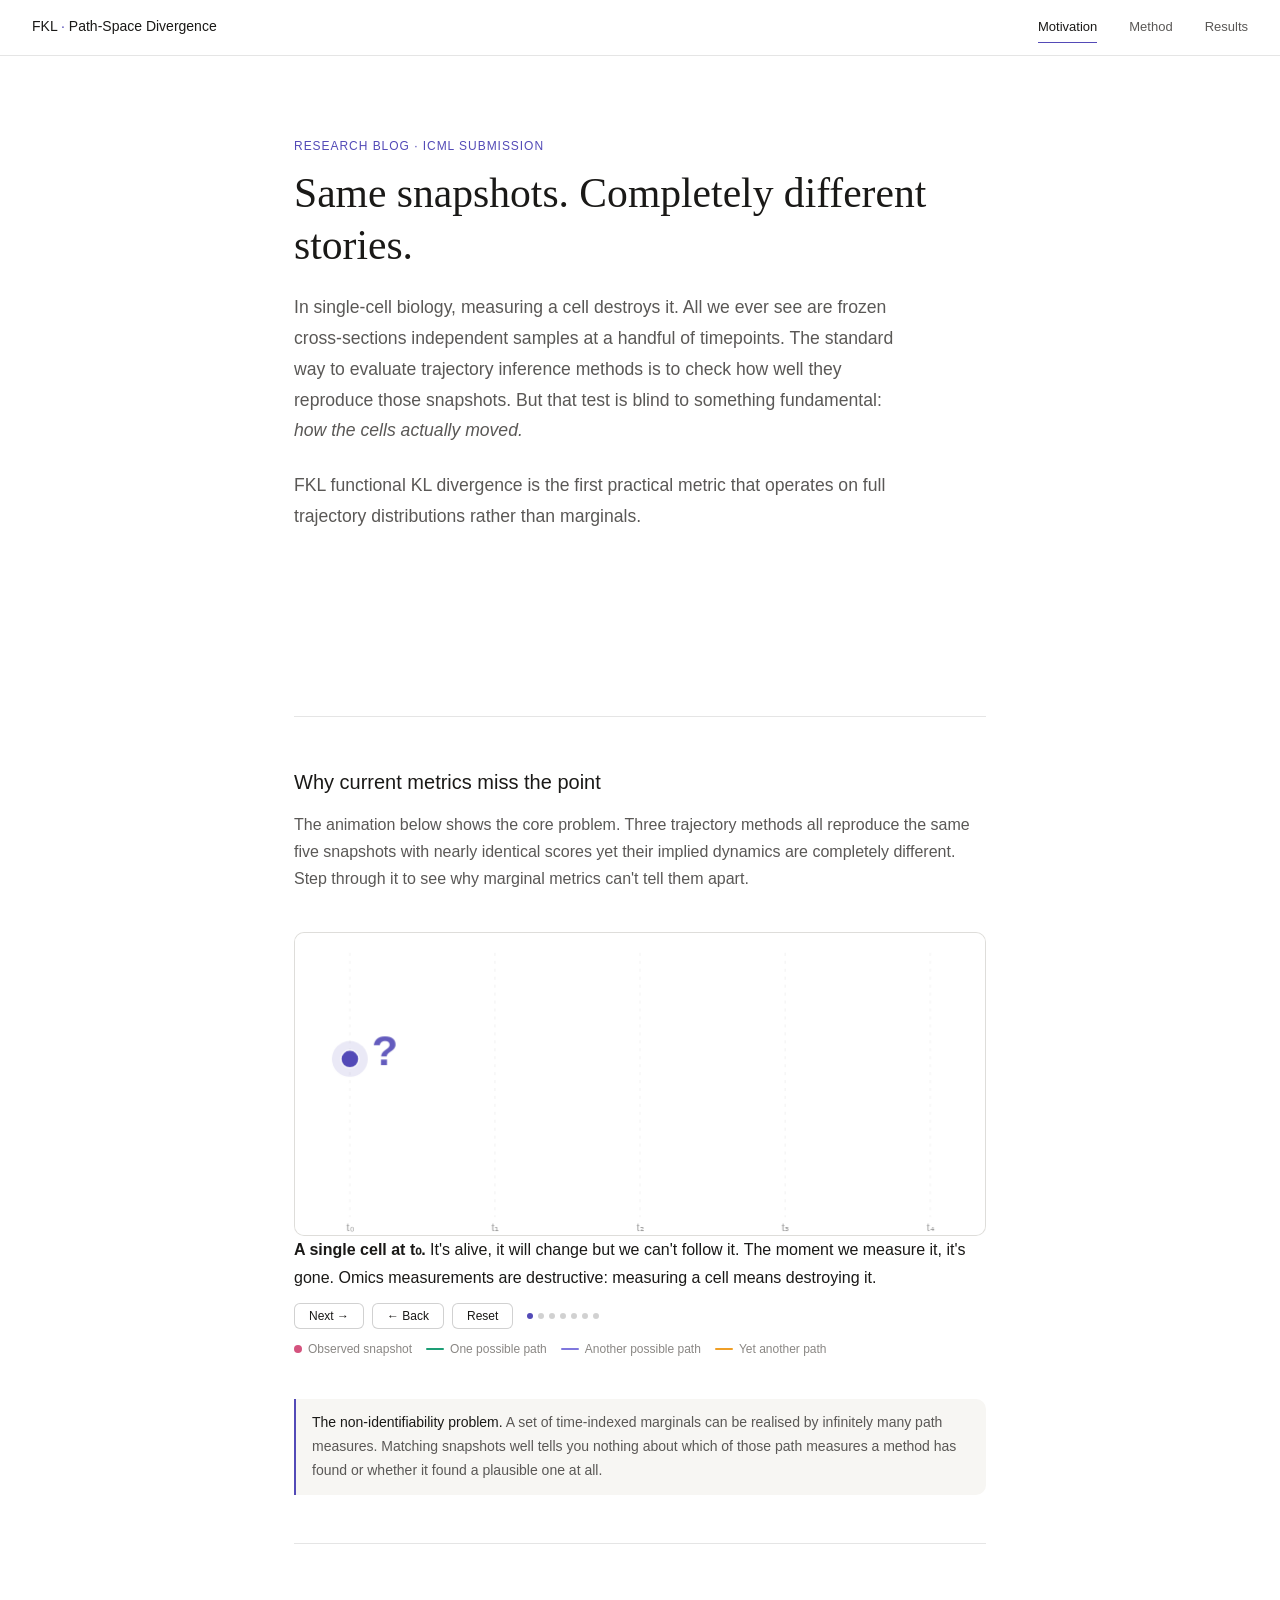
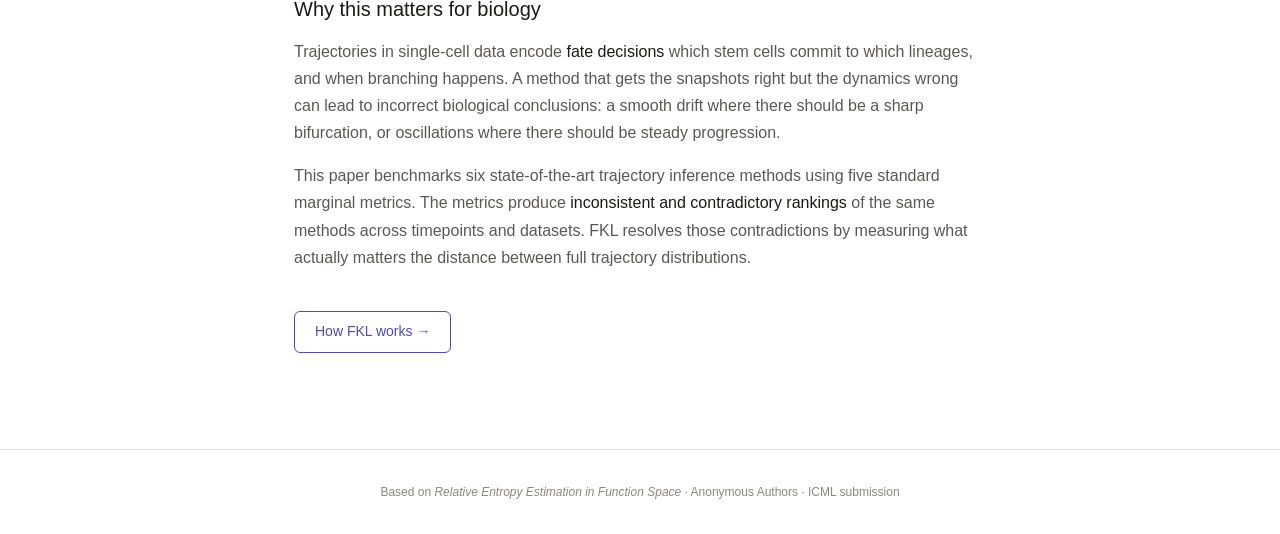
==== commit 5b915b2f: "Fix title and improve text clarity in index.html" ====
--- a/index.html
+++ b/index.html
@@ -3,7 +3,7 @@
 <head>
   <meta charset="UTF-8" />
   <meta name="viewport" content="width=device-width, initial-scale=1.0" />
-  <title>FKL — Measuring Trajectory Inference</title>
+  <title>FKL Measuring Trajectory Inference</title>
   <link rel="stylesheet" href="style.css" />
 </head>
 <body>
@@ -20,13 +20,13 @@
   <h1>Same snapshots. Completely different stories.</h1>
   <p class="lead">
     In single-cell biology, measuring a cell destroys it. All we ever see are
-    frozen cross-sections — independent samples at a handful of timepoints.
+    frozen cross-sections independent samples at a handful of timepoints.
     The standard way to evaluate trajectory inference methods is to check how
     well they reproduce those snapshots. But that test is blind to something
     fundamental: <em>how the cells actually moved.</em>
   </p>
   <p class="lead">
-    FKL — functional KL divergence — is the first practical metric that
+    FKL functional KL divergence is the first practical metric that
     operates on full trajectory distributions rather than marginals.
   </p>
 </div>
@@ -38,7 +38,7 @@
   <h2>Why current metrics miss the point</h2>
   <p>
     The animation below shows the core problem. Three trajectory methods all
-    reproduce the same five snapshots with nearly identical scores —
+    reproduce the same five snapshots with nearly identical scores
     yet their implied dynamics are completely different.
     Step through it to see why marginal metrics can't tell them apart.
   </p>
@@ -68,7 +68,7 @@
   <div class="callout">
     <strong>The non-identifiability problem.</strong> A set of time-indexed marginals
     can be realised by infinitely many path measures. Matching snapshots well
-    tells you nothing about which of those path measures a method has found —
+    tells you nothing about which of those path measures a method has found
     or whether it found a plausible one at all.
   </div>
 
@@ -76,7 +76,7 @@
 
   <h2>Why this matters for biology</h2>
   <p>
-    Trajectories in single-cell data encode <strong>fate decisions</strong> —
+    Trajectories in single-cell data encode <strong>fate decisions</strong>
     which stem cells commit to which lineages, and when branching happens.
     A method that gets the snapshots right but the dynamics wrong can lead to
     incorrect biological conclusions: a smooth drift where there should be
@@ -87,7 +87,7 @@
     using five standard marginal metrics. The metrics produce
     <strong>inconsistent and contradictory rankings</strong> of the same methods
     across timepoints and datasets. FKL resolves those contradictions by
-    measuring what actually matters — the distance between full trajectory distributions.
+    measuring what actually matters the distance between full trajectory distributions.
   </p>
 
   <div style="margin-top:2.5rem;">
@@ -132,11 +132,16 @@
 
 const PATHS = [
   { col:'#1D9E75', dash:[], label:'Path 1',
-    fn:(t)=>{ return spine(t) - 0.18*Math.sin(t*Math.PI)*Math.sin(t*Math.PI*2); }},
+    // A standard wave that crosses at every quarter-mark
+    fn:(t)=>{ return spine(t) - 0.14 * Math.sin(t * Math.PI * 4); }},
+  
   { col:'#7F77DD', dash:[], label:'Path 2',
-    fn:(t)=>{ return spine(t) + 0.20*Math.sin(t*Math.PI)*Math.cos(t*Math.PI*1.5+0.8); }},
+    // Modulated by cos(t*PI) to invert the wave halfway through
+    fn:(t)=>{ return spine(t) + 0.17 * Math.sin(t * Math.PI * 4) * Math.cos(t * Math.PI); }},
+  
   { col:'#EF9F27', dash:[6,3], label:'Path 3',
-    fn:(t)=>{ const d=0.25*(t<0.5?Math.sin(t*Math.PI*2):-Math.sin((t-0.5)*Math.PI*2)); return spine(t)+d; }},
+    // Modulated by sin(t*PI) for a wide, sweeping envelope
+    fn:(t)=>{ return spine(t) + 0.22 * Math.sin(t * Math.PI * 4) * Math.sin(t * Math.PI); }},
 ];
 
 function drawPath(p, alpha){
@@ -184,18 +189,18 @@
 
 const SCENES = [
   {
-    cap:`<strong>A single cell at t₀.</strong> It's alive, it will change — but we can't follow it. The moment we measure it, it's gone. Omics measurements are destructive: measuring a cell means destroying it.`,
+    cap:`<strong>A single cell at t₀.</strong> It's alive, it will change but we can't follow it. The moment we measure it, it's gone. Omics measurements are destructive: measuring a cell means destroying it.`,
     draw(){ ctx.clearRect(0,0,W,H); ctx.fillStyle=bgc(); ctx.fillRect(0,0,W,H); drawGrid(); drawSingleCell(); }
   },
   {
-    cap:`<strong>Which path did it take?</strong> The cell will move through gene-expression space — but without continuous tracking, we have no idea which trajectory it followed.`,
+    cap:`<strong>Which path did it take?</strong> The cell will move through gene-expression space but without continuous tracking, we have no idea which trajectory it followed.`,
     draw(){
       ctx.clearRect(0,0,W,H); ctx.fillStyle=bgc(); ctx.fillRect(0,0,W,H); drawGrid();
       PATHS.forEach(p=>drawPath(p,0.15)); drawSingleCell();
     }
   },
   {
-    cap:`<strong>We take a snapshot at t₁.</strong> We sacrifice a fresh batch of cells and measure where they are — one frozen moment. This constrains the trajectory somewhat, but only at that instant.`,
+    cap:`<strong>We take a snapshot at t₁.</strong> We sacrifice a fresh batch of cells and measure where they are one frozen moment. This constrains the trajectory somewhat, but only at that instant.`,
     draw(){
       ctx.clearRect(0,0,W,H); ctx.fillStyle=bgc(); ctx.fillRect(0,0,W,H); drawGrid();
       drawSingleCell(); drawSnap(0.25,true);
@@ -204,7 +209,7 @@
     }
   },
   {
-    cap:`Does one snapshot constrain the path? Somewhat — but <strong>many different trajectories still pass through that same point.</strong> The snapshot tells us where; it doesn't tell us how.`,
+    cap:`Does one snapshot constrain the path? Somewhat but <strong>many different trajectories still pass through that same point.</strong> The snapshot tells us where; it doesn't tell us how.`,
     draw(){
       ctx.clearRect(0,0,W,H); ctx.fillStyle=bgc(); ctx.fillRect(0,0,W,H); drawGrid();
       PATHS.forEach(p=>{ ctx.save(); ctx.beginPath(); ctx.rect(0,0,PAD+0.27*(W-2*PAD),H); ctx.clip(); drawPath(p,0.55); ctx.restore(); });
@@ -212,7 +217,7 @@
     }
   },
   {
-    cap:`<strong>More snapshots at t₂ and t₃.</strong> Each new timepoint costs more cells. Each one narrows things down — but only at that instant. What happens <em>between</em> snapshots remains invisible.`,
+    cap:`<strong>More snapshots at t₂ and t₃.</strong> Each new timepoint costs more cells. Each one narrows things down but only at that instant. What happens <em>between</em> snapshots remains invisible.`,
     draw(){
       ctx.clearRect(0,0,W,H); ctx.fillStyle=bgc(); ctx.fillRect(0,0,W,H); drawGrid();
       PATHS.forEach(p=>{ ctx.save(); ctx.beginPath(); ctx.rect(0,0,PAD+0.77*(W-2*PAD),H); ctx.clip(); drawPath(p,0.55); ctx.restore(); });
@@ -220,18 +225,22 @@
     }
   },
   {
-    cap:`<strong>Even with all five snapshots, the path is still ambiguous.</strong> Every coloured line passes through every pink dot — yet they describe completely different dynamics. This is called non-identifiability: the marginals don't determine the path measure.`,
+    cap:`<strong>Even with all five snapshots, the path is still ambiguous.</strong> Every coloured line passes through every pink dot yet they describe completely different dynamics. This is called non-identifiability: the marginals don't determine the path measure.`,
     draw(){
       ctx.clearRect(0,0,W,H); ctx.fillStyle=bgc(); ctx.fillRect(0,0,W,H); drawGrid();
       PATHS.forEach(p=>drawPath(p,0.7)); SNAP_T.forEach(t=>drawSnap(t)); drawSingleCell();
       PATHS.forEach((p,i)=>{
-        const t=0.5, x=PAD+t*(W-2*PAD), y=H*p.fn(t)+[-22,18,-22][i];
+        // Stagger the labels along the x-axis so they don't overlap at the intersection
+        const t = [0.375, 0.625, 0.875][i]; 
+        const x = PAD + t * (W - 2 * PAD);
+        const y = H * p.fn(t) + (p.fn(t) > spine(t) ? 20 : -15); // Push label up or down based on the curve
+        
         ctx.save(); ctx.font='500 11px -apple-system,sans-serif'; ctx.fillStyle=p.col; ctx.textAlign='center'; ctx.fillText(p.label,x,y); ctx.restore();
       });
     }
   },
   {
-    cap:`<strong>Marginal metrics score all three paths identically.</strong> They check "do simulated cells land near the pink dots?" — not how they got there. This is why path-space evaluation matters. FKL measures the distance between the full distributions over trajectories.`,
+    cap:`<strong>Marginal metrics score all three paths identically.</strong> They check "do simulated cells land near the pink dots?" not how they got there. This is why path-space evaluation matters. FKL measures the distance between the full distributions over trajectories.`,
     draw(){
       ctx.clearRect(0,0,W,H); ctx.fillStyle=bgc(); ctx.fillRect(0,0,W,H); drawGrid();
       PATHS.forEach(p=>drawPath(p,0.7)); SNAP_T.forEach(t=>drawSnap(t)); drawSingleCell();
@@ -240,7 +249,7 @@
       ctx.strokeStyle=dark()?'rgba(255,255,255,0.12)':'rgba(0,0,0,0.10)'; ctx.lineWidth=0.5;
       roundRect(ctx,bx-bw,by,bw,bh,8); ctx.fill(); ctx.stroke();
       ctx.font='11px -apple-system,sans-serif'; ctx.fillStyle=tc(); ctx.textAlign='center';
-      ctx.fillText('Marginal W₂ score — all methods',bx-bw/2,by+17);
+      ctx.fillText('Marginal W₂ score all methods',bx-bw/2,by+17);
       ctx.font='500 12px -apple-system,sans-serif';
       [[PATHS[0].col,'1: 0.18'],[PATHS[1].col,'2: 0.17'],[PATHS[2].col,'3: 0.18']].forEach(([col,lbl],i)=>{
         ctx.fillStyle=col; ctx.fillText(lbl,bx-bw*(0.75-i*0.25),by+38);
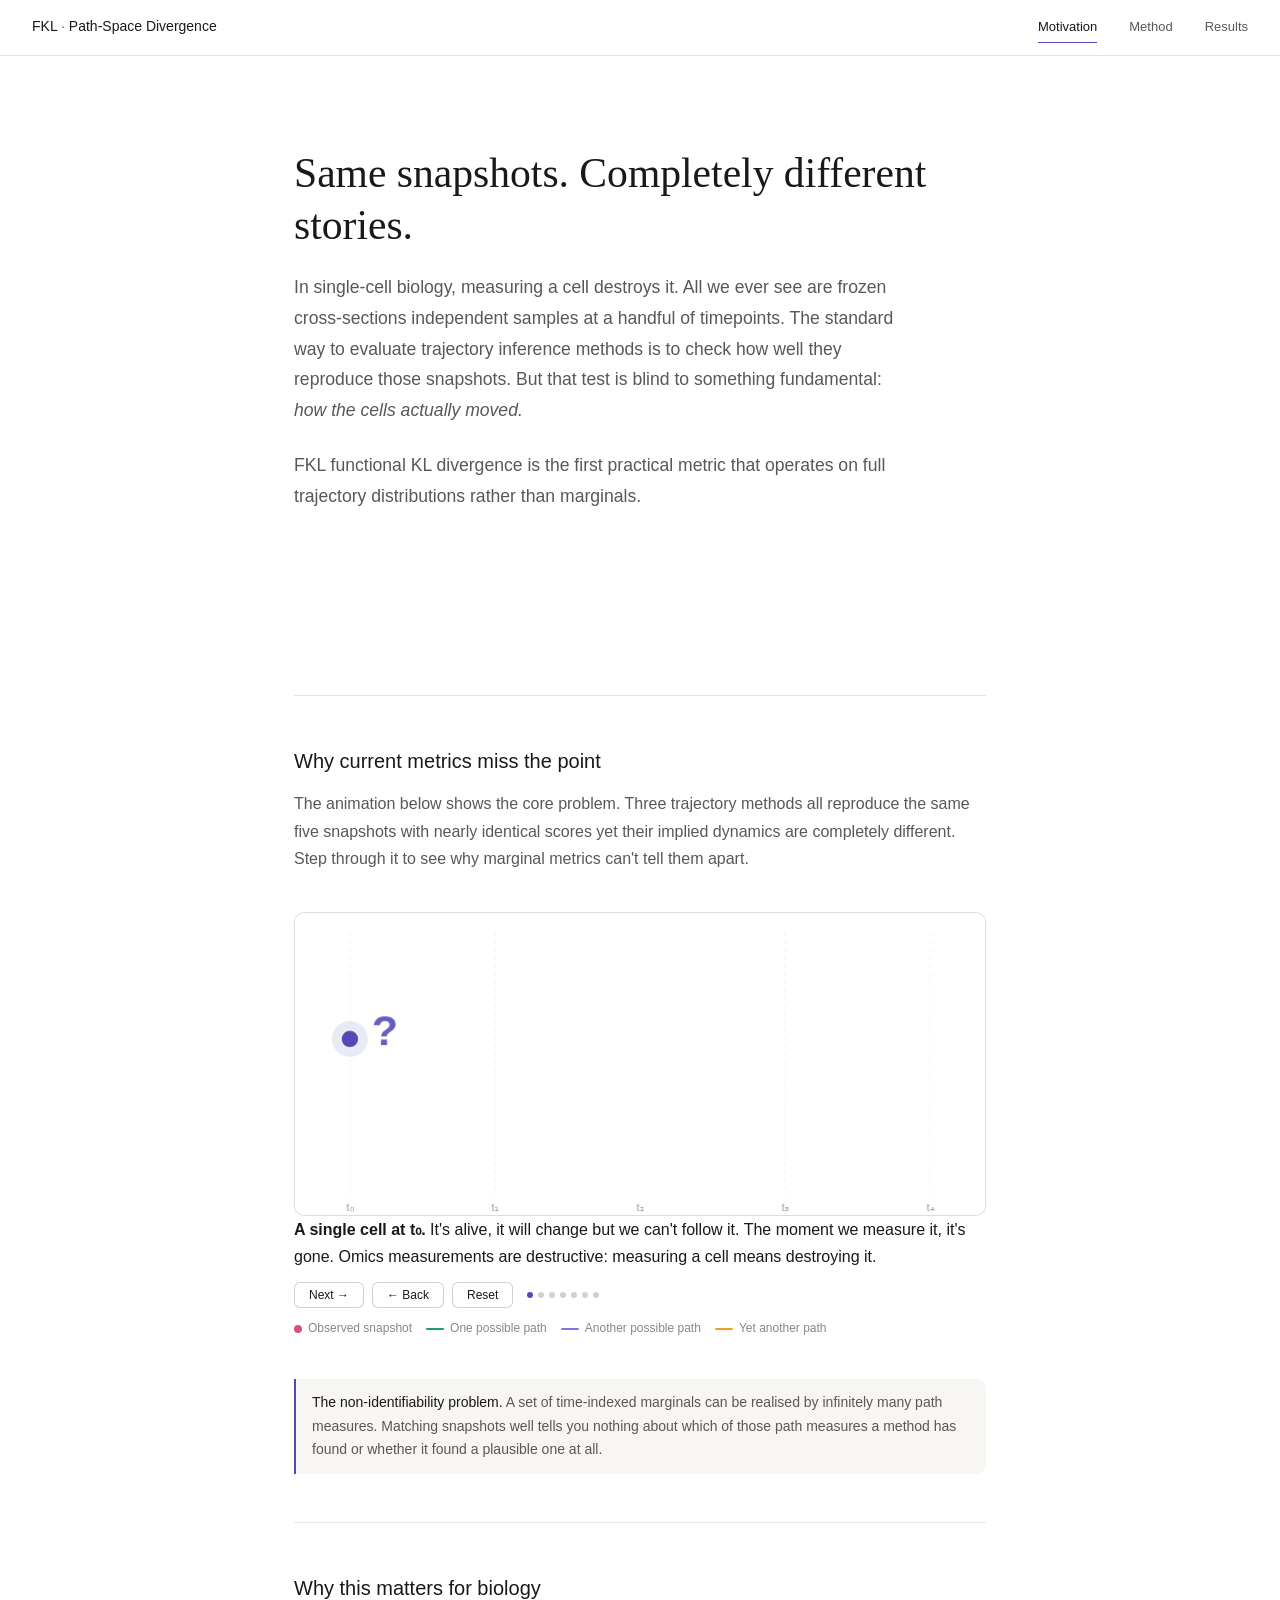
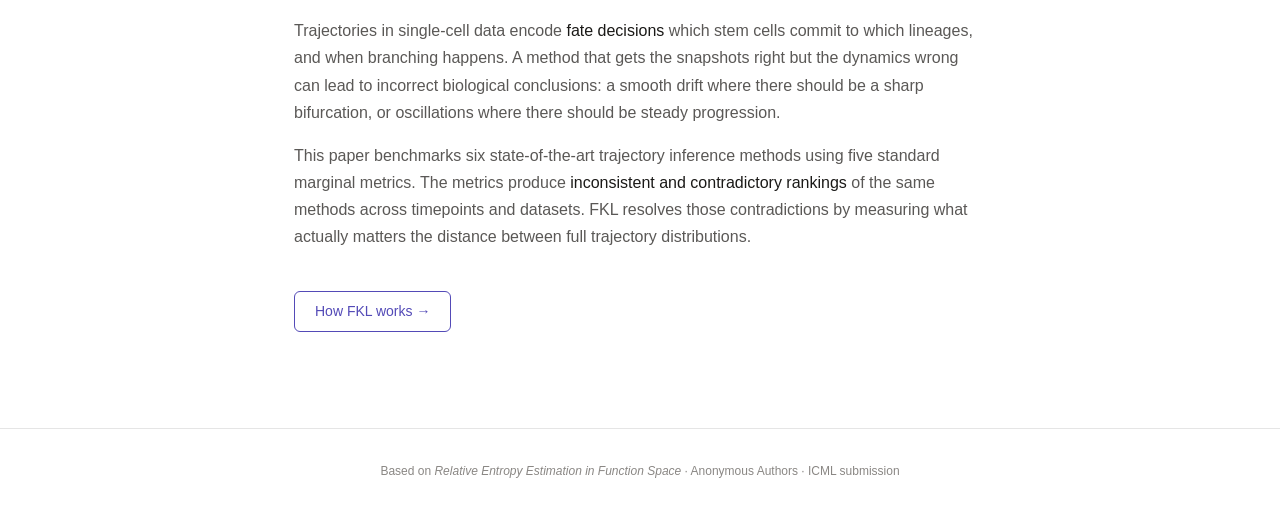
==== commit 53a2df67: "Update index.html" ====
--- a/index.html
+++ b/index.html
@@ -16,7 +16,7 @@
 </nav>
 
 <div class="hero">
-  <div class="kicker">Research blog · ICML submission</div>
+  <div class="kicker"></div>
   <h1>Same snapshots. Completely different stories.</h1>
   <p class="lead">
     In single-cell biology, measuring a cell destroys it. All we ever see are
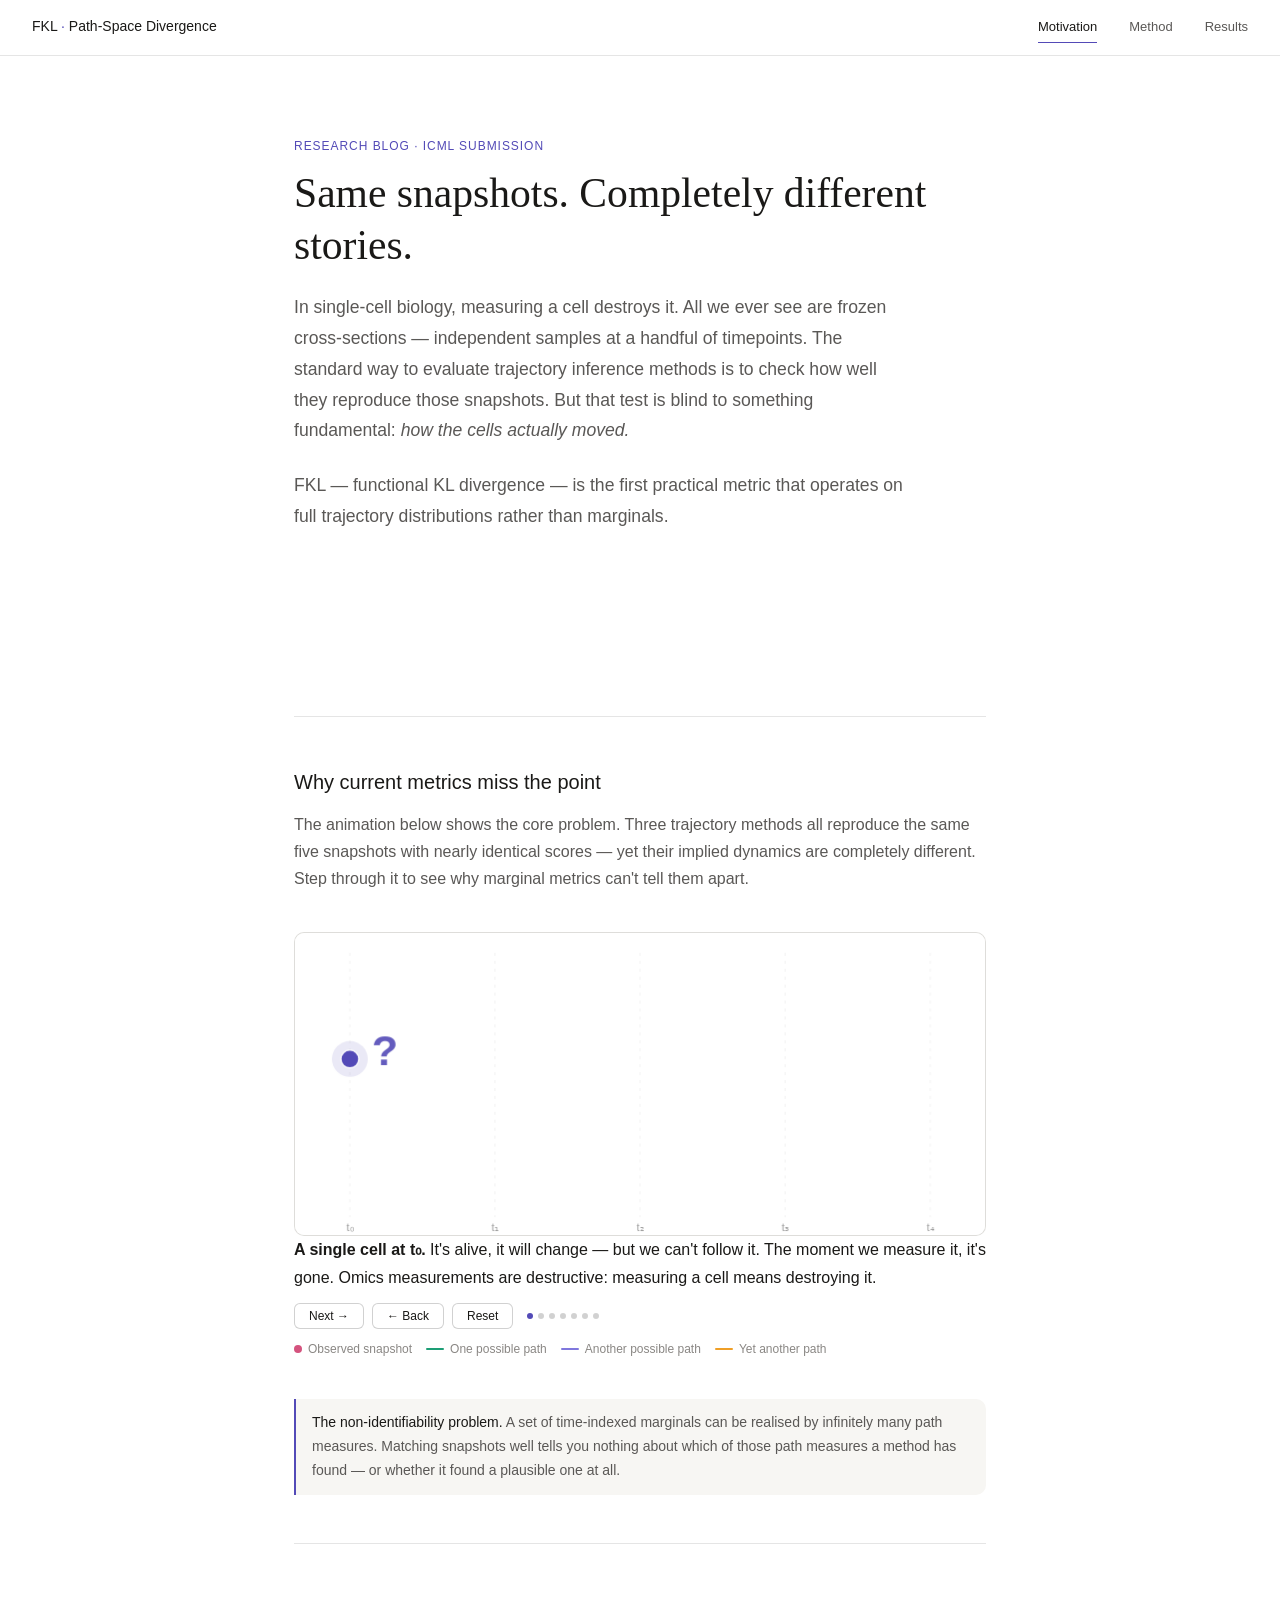
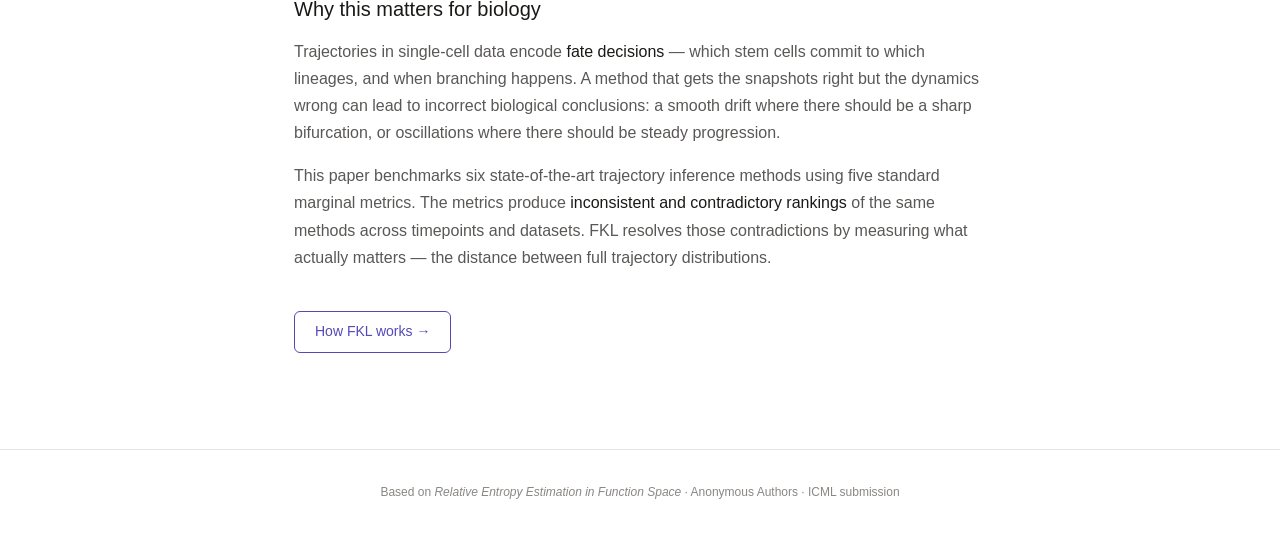
==== commit 0df01e0f: "Add files via upload" ====
--- a/index.html
+++ b/index.html
@@ -3,7 +3,7 @@
 <head>
   <meta charset="UTF-8" />
   <meta name="viewport" content="width=device-width, initial-scale=1.0" />
-  <title>FKL Measuring Trajectory Inference</title>
+  <title>FKL — Measuring Trajectory Inference</title>
   <link rel="stylesheet" href="style.css" />
 </head>
 <body>
@@ -16,17 +16,17 @@
 </nav>
 
 <div class="hero">
-  <div class="kicker"></div>
+  <div class="kicker">Research blog · ICML submission</div>
   <h1>Same snapshots. Completely different stories.</h1>
   <p class="lead">
     In single-cell biology, measuring a cell destroys it. All we ever see are
-    frozen cross-sections independent samples at a handful of timepoints.
+    frozen cross-sections — independent samples at a handful of timepoints.
     The standard way to evaluate trajectory inference methods is to check how
     well they reproduce those snapshots. But that test is blind to something
     fundamental: <em>how the cells actually moved.</em>
   </p>
   <p class="lead">
-    FKL functional KL divergence is the first practical metric that
+    FKL — functional KL divergence — is the first practical metric that
     operates on full trajectory distributions rather than marginals.
   </p>
 </div>
@@ -38,7 +38,7 @@
   <h2>Why current metrics miss the point</h2>
   <p>
     The animation below shows the core problem. Three trajectory methods all
-    reproduce the same five snapshots with nearly identical scores
+    reproduce the same five snapshots with nearly identical scores —
     yet their implied dynamics are completely different.
     Step through it to see why marginal metrics can't tell them apart.
   </p>
@@ -68,7 +68,7 @@
   <div class="callout">
     <strong>The non-identifiability problem.</strong> A set of time-indexed marginals
     can be realised by infinitely many path measures. Matching snapshots well
-    tells you nothing about which of those path measures a method has found
+    tells you nothing about which of those path measures a method has found —
     or whether it found a plausible one at all.
   </div>
 
@@ -76,7 +76,7 @@
 
   <h2>Why this matters for biology</h2>
   <p>
-    Trajectories in single-cell data encode <strong>fate decisions</strong>
+    Trajectories in single-cell data encode <strong>fate decisions</strong> —
     which stem cells commit to which lineages, and when branching happens.
     A method that gets the snapshots right but the dynamics wrong can lead to
     incorrect biological conclusions: a smooth drift where there should be
@@ -87,7 +87,7 @@
     using five standard marginal metrics. The metrics produce
     <strong>inconsistent and contradictory rankings</strong> of the same methods
     across timepoints and datasets. FKL resolves those contradictions by
-    measuring what actually matters the distance between full trajectory distributions.
+    measuring what actually matters — the distance between full trajectory distributions.
   </p>
 
   <div style="margin-top:2.5rem;">
@@ -132,16 +132,11 @@
 
 const PATHS = [
   { col:'#1D9E75', dash:[], label:'Path 1',
-    // A standard wave that crosses at every quarter-mark
-    fn:(t)=>{ return spine(t) - 0.14 * Math.sin(t * Math.PI * 4); }},
-  
+    fn:(t)=>{ return spine(t) - 0.18*Math.sin(t*Math.PI)*Math.sin(t*Math.PI*2); }},
   { col:'#7F77DD', dash:[], label:'Path 2',
-    // Modulated by cos(t*PI) to invert the wave halfway through
-    fn:(t)=>{ return spine(t) + 0.17 * Math.sin(t * Math.PI * 4) * Math.cos(t * Math.PI); }},
-  
+    fn:(t)=>{ return spine(t) + 0.20*Math.sin(t*Math.PI)*Math.cos(t*Math.PI*1.5+0.8); }},
   { col:'#EF9F27', dash:[6,3], label:'Path 3',
-    // Modulated by sin(t*PI) for a wide, sweeping envelope
-    fn:(t)=>{ return spine(t) + 0.22 * Math.sin(t * Math.PI * 4) * Math.sin(t * Math.PI); }},
+    fn:(t)=>{ const d=0.25*(t<0.5?Math.sin(t*Math.PI*2):-Math.sin((t-0.5)*Math.PI*2)); return spine(t)+d; }},
 ];
 
 function drawPath(p, alpha){
@@ -189,18 +184,18 @@
 
 const SCENES = [
   {
-    cap:`<strong>A single cell at t₀.</strong> It's alive, it will change but we can't follow it. The moment we measure it, it's gone. Omics measurements are destructive: measuring a cell means destroying it.`,
+    cap:`<strong>A single cell at t₀.</strong> It's alive, it will change — but we can't follow it. The moment we measure it, it's gone. Omics measurements are destructive: measuring a cell means destroying it.`,
     draw(){ ctx.clearRect(0,0,W,H); ctx.fillStyle=bgc(); ctx.fillRect(0,0,W,H); drawGrid(); drawSingleCell(); }
   },
   {
-    cap:`<strong>Which path did it take?</strong> The cell will move through gene-expression space but without continuous tracking, we have no idea which trajectory it followed.`,
+    cap:`<strong>Which path did it take?</strong> The cell will move through gene-expression space — but without continuous tracking, we have no idea which trajectory it followed.`,
     draw(){
       ctx.clearRect(0,0,W,H); ctx.fillStyle=bgc(); ctx.fillRect(0,0,W,H); drawGrid();
       PATHS.forEach(p=>drawPath(p,0.15)); drawSingleCell();
     }
   },
   {
-    cap:`<strong>We take a snapshot at t₁.</strong> We sacrifice a fresh batch of cells and measure where they are one frozen moment. This constrains the trajectory somewhat, but only at that instant.`,
+    cap:`<strong>We take a snapshot at t₁.</strong> We sacrifice a fresh batch of cells and measure where they are — one frozen moment. This constrains the trajectory somewhat, but only at that instant.`,
     draw(){
       ctx.clearRect(0,0,W,H); ctx.fillStyle=bgc(); ctx.fillRect(0,0,W,H); drawGrid();
       drawSingleCell(); drawSnap(0.25,true);
@@ -209,7 +204,7 @@
     }
   },
   {
-    cap:`Does one snapshot constrain the path? Somewhat but <strong>many different trajectories still pass through that same point.</strong> The snapshot tells us where; it doesn't tell us how.`,
+    cap:`Does one snapshot constrain the path? Somewhat — but <strong>many different trajectories still pass through that same point.</strong> The snapshot tells us where; it doesn't tell us how.`,
     draw(){
       ctx.clearRect(0,0,W,H); ctx.fillStyle=bgc(); ctx.fillRect(0,0,W,H); drawGrid();
       PATHS.forEach(p=>{ ctx.save(); ctx.beginPath(); ctx.rect(0,0,PAD+0.27*(W-2*PAD),H); ctx.clip(); drawPath(p,0.55); ctx.restore(); });
@@ -217,7 +212,7 @@
     }
   },
   {
-    cap:`<strong>More snapshots at t₂ and t₃.</strong> Each new timepoint costs more cells. Each one narrows things down but only at that instant. What happens <em>between</em> snapshots remains invisible.`,
+    cap:`<strong>More snapshots at t₂ and t₃.</strong> Each new timepoint costs more cells. Each one narrows things down — but only at that instant. What happens <em>between</em> snapshots remains invisible.`,
     draw(){
       ctx.clearRect(0,0,W,H); ctx.fillStyle=bgc(); ctx.fillRect(0,0,W,H); drawGrid();
       PATHS.forEach(p=>{ ctx.save(); ctx.beginPath(); ctx.rect(0,0,PAD+0.77*(W-2*PAD),H); ctx.clip(); drawPath(p,0.55); ctx.restore(); });
@@ -225,22 +220,18 @@
     }
   },
   {
-    cap:`<strong>Even with all five snapshots, the path is still ambiguous.</strong> Every coloured line passes through every pink dot yet they describe completely different dynamics. This is called non-identifiability: the marginals don't determine the path measure.`,
+    cap:`<strong>Even with all five snapshots, the path is still ambiguous.</strong> Every coloured line passes through every pink dot — yet they describe completely different dynamics. This is called non-identifiability: the marginals don't determine the path measure.`,
     draw(){
       ctx.clearRect(0,0,W,H); ctx.fillStyle=bgc(); ctx.fillRect(0,0,W,H); drawGrid();
       PATHS.forEach(p=>drawPath(p,0.7)); SNAP_T.forEach(t=>drawSnap(t)); drawSingleCell();
       PATHS.forEach((p,i)=>{
-        // Stagger the labels along the x-axis so they don't overlap at the intersection
-        const t = [0.375, 0.625, 0.875][i]; 
-        const x = PAD + t * (W - 2 * PAD);
-        const y = H * p.fn(t) + (p.fn(t) > spine(t) ? 20 : -15); // Push label up or down based on the curve
-        
+        const t=0.5, x=PAD+t*(W-2*PAD), y=H*p.fn(t)+[-22,18,-22][i];
         ctx.save(); ctx.font='500 11px -apple-system,sans-serif'; ctx.fillStyle=p.col; ctx.textAlign='center'; ctx.fillText(p.label,x,y); ctx.restore();
       });
     }
   },
   {
-    cap:`<strong>Marginal metrics score all three paths identically.</strong> They check "do simulated cells land near the pink dots?" not how they got there. This is why path-space evaluation matters. FKL measures the distance between the full distributions over trajectories.`,
+    cap:`<strong>Marginal metrics score all three paths identically.</strong> They check "do simulated cells land near the pink dots?" — not how they got there. This is why path-space evaluation matters. FKL measures the distance between the full distributions over trajectories.`,
     draw(){
       ctx.clearRect(0,0,W,H); ctx.fillStyle=bgc(); ctx.fillRect(0,0,W,H); drawGrid();
       PATHS.forEach(p=>drawPath(p,0.7)); SNAP_T.forEach(t=>drawSnap(t)); drawSingleCell();
@@ -249,7 +240,7 @@
       ctx.strokeStyle=dark()?'rgba(255,255,255,0.12)':'rgba(0,0,0,0.10)'; ctx.lineWidth=0.5;
       roundRect(ctx,bx-bw,by,bw,bh,8); ctx.fill(); ctx.stroke();
       ctx.font='11px -apple-system,sans-serif'; ctx.fillStyle=tc(); ctx.textAlign='center';
-      ctx.fillText('Marginal W₂ score all methods',bx-bw/2,by+17);
+      ctx.fillText('Marginal W₂ score — all methods',bx-bw/2,by+17);
       ctx.font='500 12px -apple-system,sans-serif';
       [[PATHS[0].col,'1: 0.18'],[PATHS[1].col,'2: 0.17'],[PATHS[2].col,'3: 0.18']].forEach(([col,lbl],i)=>{
         ctx.fillStyle=col; ctx.fillText(lbl,bx-bw*(0.75-i*0.25),by+38);
